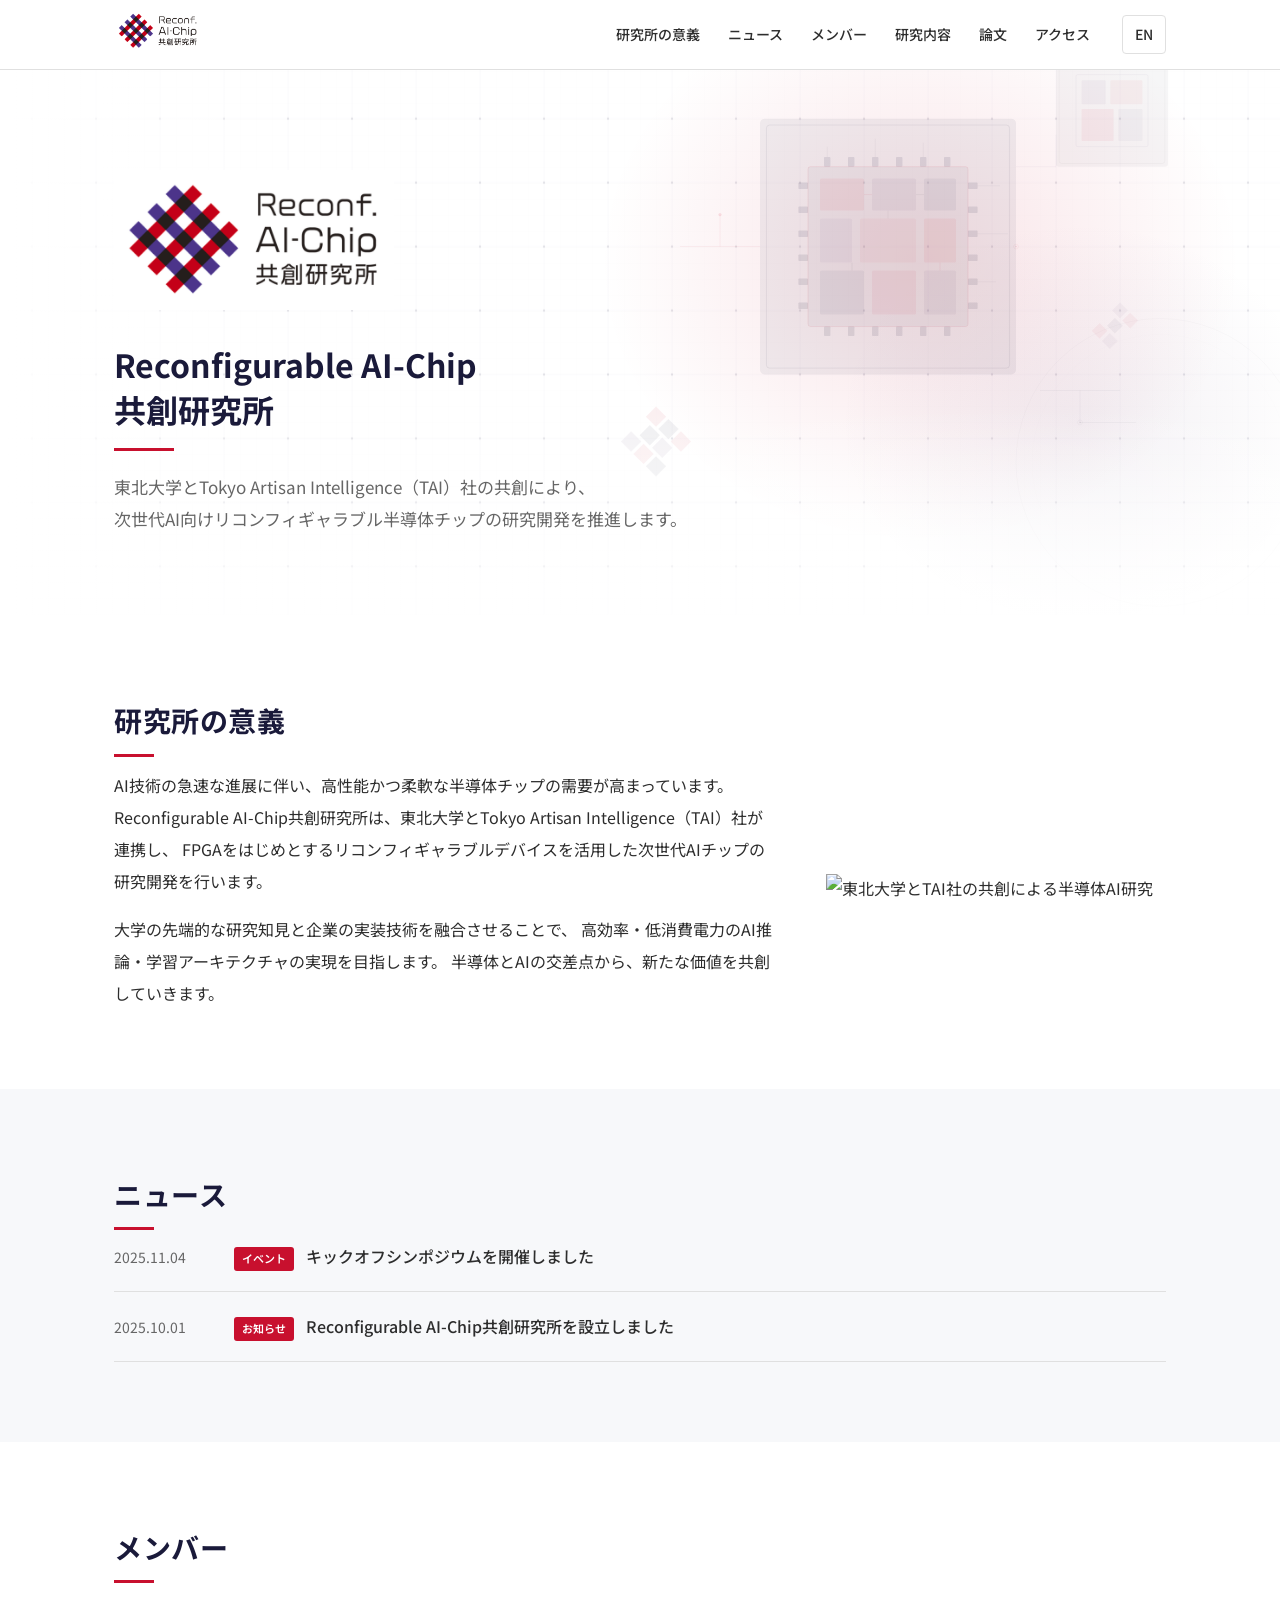
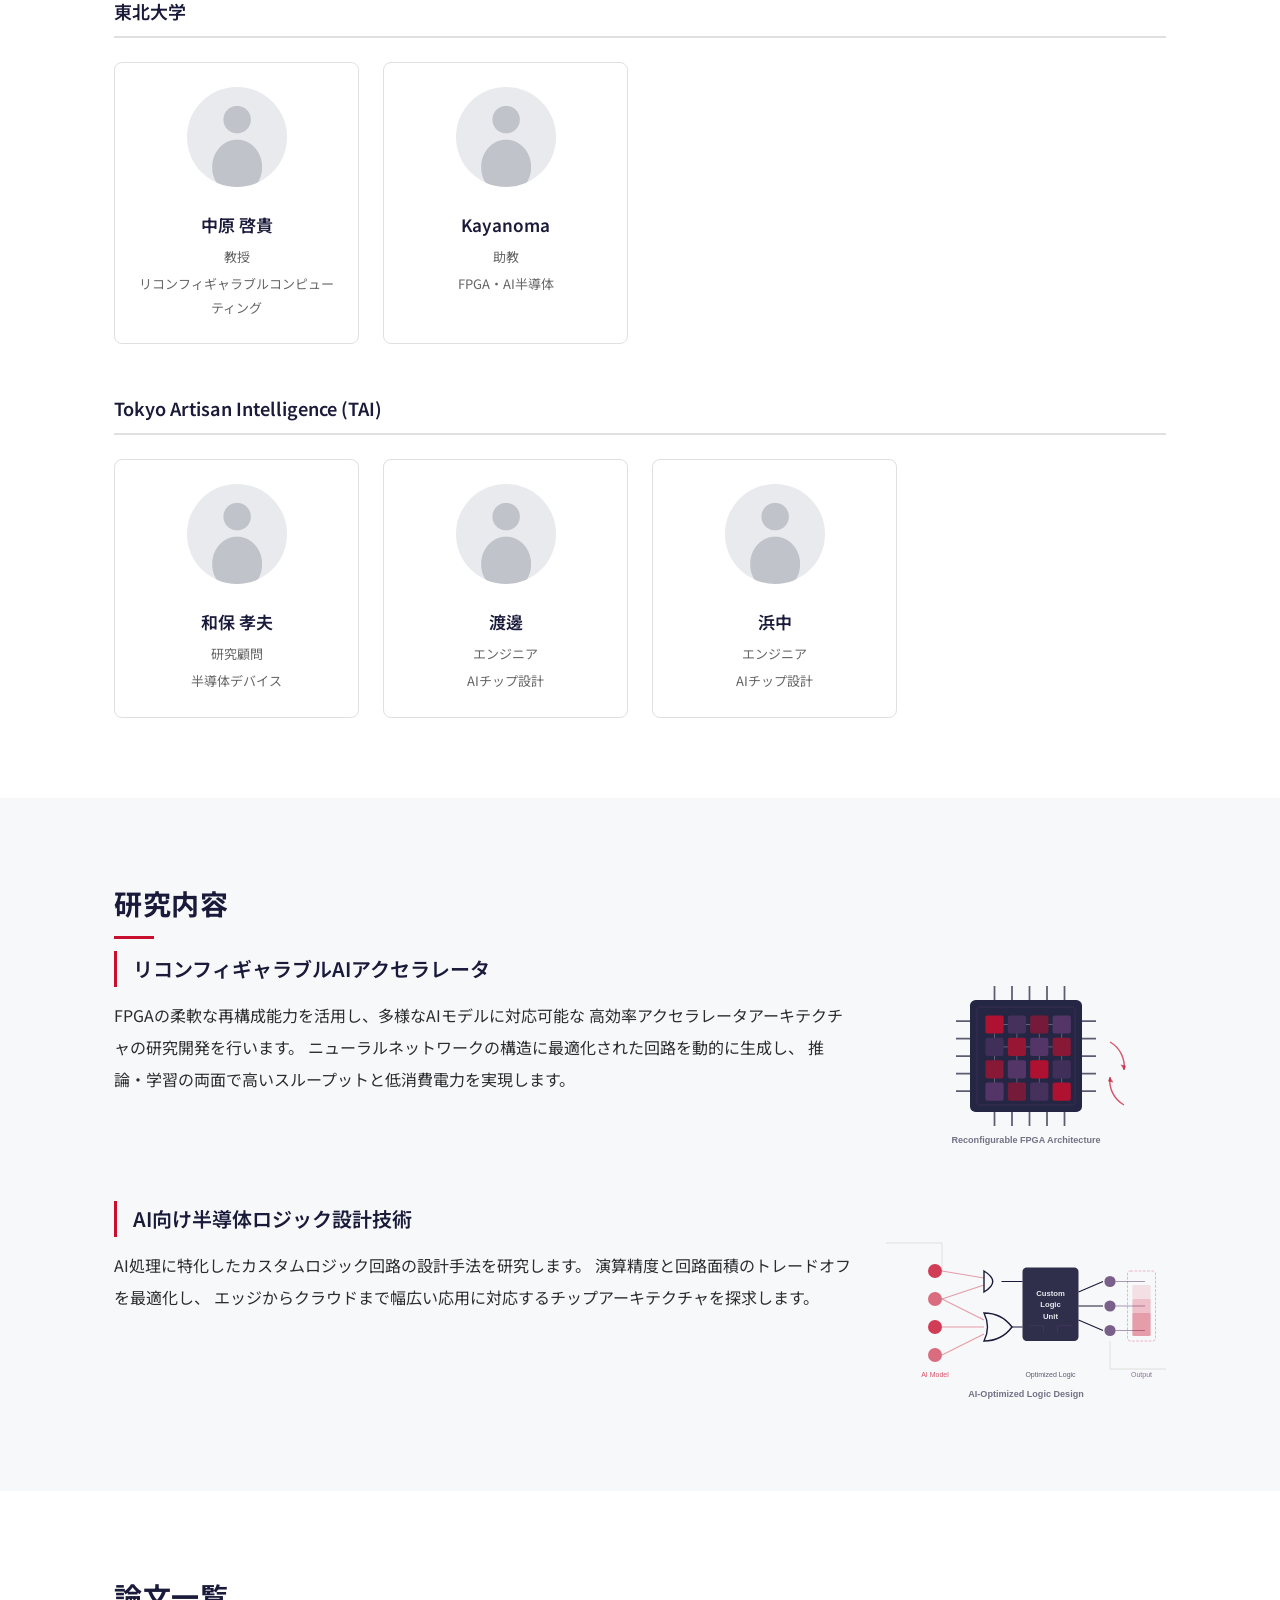
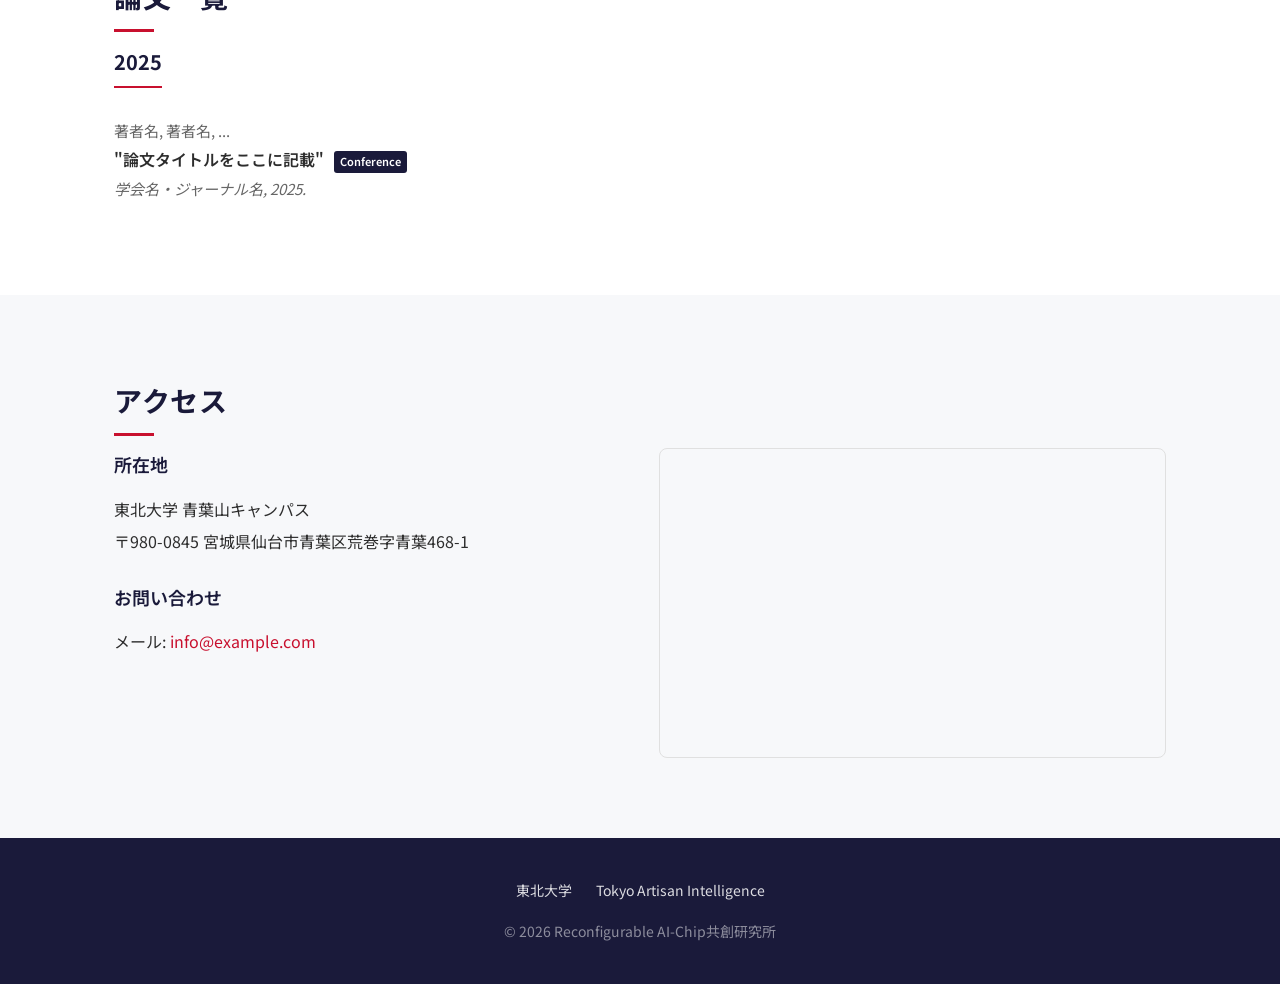
==== index.html @ 947ed3a4 "Update index.html" ====
<!DOCTYPE html>
<html lang="ja">
<head>
  <meta charset="UTF-8">
  <meta name="viewport" content="width=device-width, initial-scale=1.0">
  <title>Reconfigurable AI-Chip共創研究所</title>
  <meta name="description" content="東北大学とTAI社によるReconfigurable AI-Chip共創研究所。AI向け半導体ロジックチップ・FPGAの研究を推進しています。">
  <meta property="og:title" content="Reconfigurable AI-Chip共創研究所">
  <meta property="og:description" content="東北大学とTAI社によるAI向け半導体ロジックチップ・FPGAの共創研究所">
  <meta property="og:type" content="website">
  <link rel="preconnect" href="https://fonts.googleapis.com">
  <link rel="preconnect" href="https://fonts.gstatic.com" crossorigin>
  <link href="https://fonts.googleapis.com/css2?family=Noto+Sans+JP:wght@400;500;600;700&family=Roboto:wght@400;500;700&display=swap" rel="stylesheet">
  <link rel="stylesheet" href="css/style.css">
</head>
<body>

  <!-- ========== Header ========== -->
  <header class="header">
    <div class="container">
      <a href="#" class="header-logo">
        <img src="images/logo.png" alt="Reconfigurable AI-Chip共創研究所">
      </a>
      <button class="hamburger" aria-label="メニューを開く">
        <span></span>
        <span></span>
        <span></span>
      </button>
      <nav class="nav">
        <a href="#about">研究所の意義</a>
        <a href="#news">ニュース</a>
        <a href="#members">メンバー</a>
        <a href="#research">研究内容</a>
        <a href="#publications">論文</a>
        <a href="#access">アクセス</a>
        <a href="index_en.html" class="lang-switch">EN</a>
      </nav>
    </div>
  </header>

  <!-- ========== Hero ========== -->
  <section id="hero" class="hero">
    <div class="container">
      <img src="images/logo.png" alt="Reconfigurable AI-Chip共創研究所" class="hero-logo">
      <h1>Reconfigurable AI-Chip<br>共創研究所</h1>
      <div class="hero-accent-line"></div>
      <p>東北大学とTokyo Artisan Intelligence（TAI）社の共創により、<br>
        次世代AI向けリコンフィギャラブル半導体チップの研究開発を推進します。</p>
    </div>
  </section>

  <!-- ========== About ========== -->
  <section id="about" class="section-padding">
    <div class="container">
      <h2 class="section-title">研究所の意義</h2>
      <div class="about-layout">
        <div class="about-content">
          <p>
            AI技術の急速な進展に伴い、高性能かつ柔軟な半導体チップの需要が高まっています。
            Reconfigurable AI-Chip共創研究所は、東北大学とTokyo Artisan Intelligence（TAI）社が連携し、
            FPGAをはじめとするリコンフィギャラブルデバイスを活用した次世代AIチップの研究開発を行います。
          </p>
          <p>
            大学の先端的な研究知見と企業の実装技術を融合させることで、
            高効率・低消費電力のAI推論・学習アーキテクチャの実現を目指します。
            半導体とAIの交差点から、新たな価値を共創していきます。
          </p>
        </div>
        <div class="about-illustration">
          <img src="images/research.png" alt="東北大学とTAI社の共創による半導体AI研究">
        </div>
      </div>
    </div>
  </section>

  <!-- ========== News ========== -->
  <section id="news" class="section-padding bg-alt">
    <div class="container">
      <h2 class="section-title">ニュース</h2>
      <ul class="news-list">
        <li class="news-item">
          <span class="news-date">2025.11.04</span>
          <span class="news-title">
            <span class="news-tag">イベント</span>
            キックオフシンポジウムを開催しました
          </span>
        </li>
        <li class="news-item">
          <span class="news-date">2025.10.01</span>
          <span class="news-title">
            <span class="news-tag">お知らせ</span>
            Reconfigurable AI-Chip共創研究所を設立しました
          </span>
        </li>
        <!-- ニュースを追加する場合はここに <li class="news-item"> を追加してください -->
        <!-- 6件目以降は class="news-item hidden" にすると「もっと見る」で展開されます -->
      </ul>
      <!-- <button class="btn-more" data-label-more="もっと見る" data-label-less="閉じる">もっと見る</button> -->
    </div>
  </section>

  <!-- ========== Members ========== -->
  <section id="members" class="section-padding">
    <div class="container">
      <h2 class="section-title">メンバー</h2>

      <!-- 東北大学 -->
      <div class="members-group">
        <h3 class="members-group-title">東北大学</h3>
        <div class="members-grid">
          <div class="member-card">
            <img src="images/members/dummy.png" alt="中原 啓貴" class="member-photo">
            <div class="member-name">中原 啓貴</div>
            <div class="member-role">教授</div>
            <div class="member-field">リコンフィギャラブルコンピューティング</div>
          </div>
          <div class="member-card">
            <img src="images/members/dummy.png" alt="Kayanoma" class="member-photo">
            <div class="member-name">Kayanoma</div>
            <div class="member-role">助教</div>
            <div class="member-field">FPGA・AI半導体</div>
          </div>
        </div>
      </div>

      <!-- TAI社 -->
      <div class="members-group">
        <h3 class="members-group-title">Tokyo Artisan Intelligence (TAI)</h3>
        <div class="members-grid">
          <div class="member-card">
            <img src="images/members/dummy.png" alt="和保 孝夫" class="member-photo">
            <div class="member-name">和保 孝夫</div>
            <div class="member-role">研究顧問</div>
            <div class="member-field">半導体デバイス</div>
          </div>
          <div class="member-card">
            <img src="images/members/dummy.png" alt="渡邊" class="member-photo">
            <div class="member-name">渡邊</div>
            <div class="member-role">エンジニア</div>
            <div class="member-field">AIチップ設計</div>
          </div>
          <div class="member-card">
            <img src="images/members/dummy.png" alt="浜中" class="member-photo">
            <div class="member-name">浜中</div>
            <div class="member-role">エンジニア</div>
            <div class="member-field">AIチップ設計</div>
          </div>
        </div>
      </div>
    </div>
  </section>

  <!-- ========== Research ========== -->
  <section id="research" class="section-padding bg-alt">
    <div class="container">
      <h2 class="section-title">研究内容</h2>
      <div class="research-list">
        <div class="research-item">
          <div class="research-item-text">
            <h3>リコンフィギャラブルAIアクセラレータ</h3>
            <p>
              FPGAの柔軟な再構成能力を活用し、多様なAIモデルに対応可能な
              高効率アクセラレータアーキテクチャの研究開発を行います。
              ニューラルネットワークの構造に最適化された回路を動的に生成し、
              推論・学習の両面で高いスループットと低消費電力を実現します。
            </p>
          </div>
          <div class="research-item-image"><img src="images/research/accelerator.svg" alt="リコンフィギャラブルFPGAアーキテクチャの概念図"></div>
        </div>
        <div class="research-item">
          <div class="research-item-text">
            <h3>AI向け半導体ロジック設計技術</h3>
            <p>
              AI処理に特化したカスタムロジック回路の設計手法を研究します。
              演算精度と回路面積のトレードオフを最適化し、
              エッジからクラウドまで幅広い応用に対応するチップアーキテクチャを探求します。
            </p>
          </div>
          <div class="research-item-image"><img src="images/research/logic-design.svg" alt="AI最適化ロジック設計の概念図"></div>
        </div>
        <!-- 研究テーマを追加する場合はここに <div class="research-item"> を追加してください -->
      </div>
    </div>
  </section>

  <!-- ========== Publications ========== -->
  <section id="publications" class="section-padding">
    <div class="container">
      <h2 class="section-title">論文一覧</h2>

      <div class="pub-year-group">
        <div class="pub-year">2025</div>
        <ul class="pub-list">
          <li class="pub-item">
            <span class="pub-authors">著者名, 著者名, ...</span><br>
            <span class="pub-title">"論文タイトルをここに記載"</span>
            <span class="pub-tag">Conference</span><br>
            <span class="pub-venue">学会名・ジャーナル名, 2025.</span>
            <!-- <a href="https://doi.org/..." class="pub-link">[DOI]</a> -->
          </li>
          <!-- 論文を追加する場合はここに <li class="pub-item"> を追加してください -->
        </ul>
      </div>

      <!-- 年度を追加する場合は <div class="pub-year-group"> ブロックをコピーしてください -->
    </div>
  </section>

  <!-- ========== Access ========== -->
  <section id="access" class="section-padding bg-alt">
    <div class="container">
      <h2 class="section-title">アクセス</h2>
      <div class="access-content">
        <div class="access-info">
          <h3>所在地</h3>
          <p>
            東北大学 青葉山キャンパス<br>
            〒980-0845 宮城県仙台市青葉区荒巻字青葉468-1
          </p>
          <h3>お問い合わせ</h3>
          <p>
            メール: <a href="mailto:info@example.com">info@example.com</a>
          </p>
        </div>
        <div class="access-map">
          <iframe
            src="https://www.google.com/maps/embed?pb=!1m18!1m12!1m3!1d3131.8484668267704!2d140.8362!3d38.2553!2m3!1f0!2f0!3f0!3m2!1i1024!2i768!4f13.1!3m3!1m2!1s0x5f8a283c4d8e1a1d%3A0x2d4e5f6a7b8c9d0e!2z5p2x5YyX5aSn5a2m6Z2S6JGJ5bGx44Kt44Oj44Oz44OR44K5!5e0!3m2!1sja!2sjp!4v1700000000000"
            allowfullscreen=""
            loading="lazy"
            referrerpolicy="no-referrer-when-downgrade">
          </iframe>
        </div>
      </div>
    </div>
  </section>

  <!-- ========== Footer ========== -->
  <footer class="footer">
    <div class="container">
      <div class="footer-links">
        <a href="https://www.tohoku.ac.jp/" target="_blank" rel="noopener">東北大学</a>
        <a href="#" target="_blank" rel="noopener">Tokyo Artisan Intelligence</a>
      </div>
      <p class="footer-copy">&copy; 2026 Reconfigurable AI-Chip共創研究所</p>
    </div>
  </footer>

  <script src="js/main.js"></script>
</body>
</html>
---- css/style.css ----
/* ============================================
   Reconfigurable AI-Chip共創研究所 - Stylesheet
   ============================================ */

/* --- CSS Variables --- */
:root {
  --color-primary: #c8102e;
  --color-secondary: #1a1a3a;
  --color-tertiary: #5c3a6e;
  --color-bg: #ffffff;
  --color-bg-alt: #f7f8fa;
  --color-text: #2d2d2d;
  --color-text-muted: #666666;
  --color-border: #e0e0e0;
  --font-body: "Noto Sans JP", "Roboto", sans-serif;
  --max-width: 1100px;
  --header-height: 70px;
}

/* --- Reset & Base --- */
*,
*::before,
*::after {
  margin: 0;
  padding: 0;
  box-sizing: border-box;
}

html {
  scroll-behavior: smooth;
  scroll-padding-top: var(--header-height);
}

body {
  font-family: var(--font-body);
  color: var(--color-text);
  background: var(--color-bg);
  line-height: 1.8;
  font-size: 16px;
  -webkit-font-smoothing: antialiased;
}

a {
  color: var(--color-primary);
  text-decoration: none;
  transition: opacity 0.2s;
}

a:hover {
  opacity: 0.7;
}

img {
  max-width: 100%;
  height: auto;
}

/* --- Utility --- */
.container {
  max-width: var(--max-width);
  margin: 0 auto;
  padding: 0 24px;
}

.section-title {
  font-size: 1.75rem;
  font-weight: 700;
  color: var(--color-secondary);
  margin-bottom: 12px;
  letter-spacing: 0.02em;
}

.section-title::after {
  content: "";
  display: block;
  width: 40px;
  height: 3px;
  background: var(--color-primary);
  margin-top: 8px;
}

.section-padding {
  padding: 80px 0;
}

.bg-alt {
  background: var(--color-bg-alt);
}

/* ============================================
   Header / Navigation
   ============================================ */
.header {
  position: sticky;
  top: 0;
  z-index: 1000;
  background: var(--color-bg);
  border-bottom: 1px solid var(--color-border);
  height: var(--header-height);
}

.header .container {
  display: flex;
  align-items: center;
  justify-content: space-between;
  height: 100%;
}

.header-logo img {
  height: 44px;
  width: auto;
}

.nav {
  display: flex;
  align-items: center;
  gap: 4px;
}

.nav a {
  color: var(--color-text);
  font-size: 0.875rem;
  font-weight: 500;
  padding: 6px 12px;
  border-radius: 4px;
  transition: background 0.2s, color 0.2s;
  white-space: nowrap;
}

.nav a:hover,
.nav a.active {
  background: var(--color-bg-alt);
  color: var(--color-primary);
  opacity: 1;
}

.lang-switch {
  display: inline-flex;
  align-items: center;
  gap: 4px;
  margin-left: 16px;
  padding: 4px 12px;
  border: 1px solid var(--color-border);
  border-radius: 4px;
  font-size: 0.8125rem;
  font-weight: 600;
  color: var(--color-secondary);
  transition: border-color 0.2s;
}

.lang-switch:hover {
  border-color: var(--color-primary);
  color: var(--color-primary);
  opacity: 1;
}

/* Hamburger */
.hamburger {
  display: none;
  flex-direction: column;
  gap: 5px;
  background: none;
  border: none;
  cursor: pointer;
  padding: 8px;
}

.hamburger span {
  display: block;
  width: 22px;
  height: 2px;
  background: var(--color-secondary);
  border-radius: 1px;
  transition: transform 0.3s, opacity 0.3s;
}

.hamburger.open span:nth-child(1) {
  transform: translateY(7px) rotate(45deg);
}

.hamburger.open span:nth-child(2) {
  opacity: 0;
}

.hamburger.open span:nth-child(3) {
  transform: translateY(-7px) rotate(-45deg);
}

/* ============================================
   Hero Section
   ============================================ */
.hero {
  position: relative;
  padding: 100px 0 80px;
  background: var(--color-bg);
  background-image: url("../images/hero-bg.svg");
  background-size: cover;
  background-position: center;
  background-repeat: no-repeat;
  overflow: hidden;
}

.hero .container {
  position: relative;
  z-index: 1;
}

.hero-logo {
  width: 280px;
  margin-bottom: 24px;
}

.hero h1 {
  font-size: 2rem;
  font-weight: 700;
  color: var(--color-secondary);
  line-height: 1.4;
  margin-bottom: 16px;
}

.hero-accent-line {
  width: 60px;
  height: 3px;
  background: var(--color-primary);
  margin-bottom: 20px;
}

.hero p {
  font-size: 1.0625rem;
  color: var(--color-text-muted);
  max-width: 640px;
  line-height: 1.9;
}

/* ============================================
   About Section
   ============================================ */
.about-layout {
  display: flex;
  gap: 48px;
  align-items: center;
}

.about-content {
  flex: 1;
  line-height: 2;
}

.about-content p + p {
  margin-top: 16px;
}

.about-illustration {
  width: 340px;
  flex-shrink: 0;
}

.about-illustration img {
  width: 100%;
  display: block;
}

/* ============================================
   News Section
   ============================================ */
.news-list {
  list-style: none;
}

.news-item {
  padding: 20px 0;
  border-bottom: 1px solid var(--color-border);
  display: flex;
  gap: 20px;
  align-items: baseline;
}

.news-item:first-child {
  padding-top: 0;
}

.news-date {
  font-size: 0.875rem;
  color: var(--color-text-muted);
  white-space: nowrap;
  min-width: 100px;
}

.news-tag {
  display: inline-block;
  font-size: 0.6875rem;
  font-weight: 600;
  padding: 2px 8px;
  border-radius: 3px;
  background: var(--color-primary);
  color: #fff;
  margin-right: 8px;
  vertical-align: middle;
}

.news-title {
  font-weight: 500;
}

.news-item.hidden {
  display: none;
}

.btn-more {
  display: inline-block;
  margin-top: 24px;
  padding: 8px 24px;
  border: 1px solid var(--color-border);
  border-radius: 4px;
  font-size: 0.875rem;
  color: var(--color-text);
  cursor: pointer;
  background: none;
  font-family: var(--font-body);
  transition: border-color 0.2s, color 0.2s;
}

.btn-more:hover {
  border-color: var(--color-primary);
  color: var(--color-primary);
}

/* ============================================
   Members Section
   ============================================ */
.members-group + .members-group {
  margin-top: 48px;
}

.members-group-title {
  font-size: 1.125rem;
  font-weight: 600;
  color: var(--color-secondary);
  margin-bottom: 24px;
  padding-bottom: 8px;
  border-bottom: 2px solid var(--color-border);
}

.members-grid {
  display: grid;
  grid-template-columns: repeat(auto-fill, minmax(220px, 1fr));
  gap: 24px;
}

.member-card {
  background: var(--color-bg);
  border: 1px solid var(--color-border);
  border-radius: 8px;
  padding: 24px;
  text-align: center;
  transition: box-shadow 0.2s;
}

.member-card:hover {
  box-shadow: 0 4px 16px rgba(0, 0, 0, 0.06);
}

.member-photo {
  width: 100px;
  height: 100px;
  border-radius: 50%;
  object-fit: cover;
  margin-bottom: 16px;
  background: var(--color-bg-alt);
}

/* Placeholder when no photo */
.member-photo-placeholder {
  width: 100px;
  height: 100px;
  border-radius: 50%;
  background: var(--color-bg-alt);
  margin: 0 auto 16px;
  display: flex;
  align-items: center;
  justify-content: center;
  color: var(--color-text-muted);
  font-size: 2rem;
}

.member-name {
  font-size: 1.0625rem;
  font-weight: 600;
  color: var(--color-secondary);
  margin-bottom: 4px;
}

.member-role {
  font-size: 0.8125rem;
  color: var(--color-text-muted);
}

.member-field {
  font-size: 0.8125rem;
  color: var(--color-text-muted);
  margin-top: 4px;
}

/* ============================================
   Research Section
   ============================================ */
.research-list {
  display: flex;
  flex-direction: column;
  gap: 40px;
}

.research-item {
  display: flex;
  gap: 32px;
  align-items: flex-start;
}

.research-item-text {
  flex: 1;
}

.research-item-text h3 {
  font-size: 1.25rem;
  font-weight: 600;
  color: var(--color-secondary);
  margin-bottom: 12px;
  padding-left: 16px;
  border-left: 3px solid var(--color-primary);
}

.research-item-text p {
  line-height: 2;
}

.research-item-image {
  width: 280px;
  flex-shrink: 0;
  border-radius: 8px;
  overflow: hidden;
}

.research-item-image img {
  width: 100%;
  display: block;
}

/* ============================================
   Publications Section
   ============================================ */
.pub-year-group + .pub-year-group {
  margin-top: 36px;
}

.pub-year {
  font-size: 1.25rem;
  font-weight: 700;
  color: var(--color-secondary);
  margin-bottom: 16px;
  padding-bottom: 6px;
  border-bottom: 2px solid var(--color-primary);
  display: inline-block;
}

.pub-list {
  list-style: none;
}

.pub-item {
  padding: 12px 0;
  border-bottom: 1px solid var(--color-border);
  line-height: 1.8;
}

.pub-item:last-child {
  border-bottom: none;
}

.pub-authors {
  font-size: 0.9375rem;
  color: var(--color-text-muted);
}

.pub-title {
  font-weight: 600;
  color: var(--color-text);
}

.pub-venue {
  font-size: 0.9375rem;
  font-style: italic;
  color: var(--color-text-muted);
}

.pub-tag {
  display: inline-block;
  font-size: 0.6875rem;
  font-weight: 600;
  padding: 1px 6px;
  border-radius: 3px;
  background: var(--color-secondary);
  color: #fff;
  margin-left: 6px;
  vertical-align: middle;
}

.pub-link {
  font-size: 0.875rem;
  margin-left: 8px;
}

/* ============================================
   Access Section
   ============================================ */
.access-content {
  display: flex;
  gap: 40px;
  align-items: flex-start;
}

.access-info {
  flex: 1;
}

.access-info h3 {
  font-size: 1.125rem;
  font-weight: 600;
  color: var(--color-secondary);
  margin-bottom: 12px;
}

.access-info p {
  line-height: 2;
}

.access-info p + h3 {
  margin-top: 24px;
}

.access-map {
  flex: 1;
  min-height: 300px;
  border-radius: 8px;
  overflow: hidden;
  border: 1px solid var(--color-border);
}

.access-map iframe {
  width: 100%;
  height: 300px;
  border: none;
}

/* ============================================
   Footer
   ============================================ */
.footer {
  background: var(--color-secondary);
  color: rgba(255, 255, 255, 0.7);
  padding: 40px 0;
  font-size: 0.875rem;
  text-align: center;
}

.footer a {
  color: rgba(255, 255, 255, 0.85);
}

.footer a:hover {
  color: #fff;
  opacity: 1;
}

.footer-links {
  margin-bottom: 16px;
  display: flex;
  justify-content: center;
  gap: 24px;
  flex-wrap: wrap;
}

.footer-copy {
  color: rgba(255, 255, 255, 0.5);
}

/* ============================================
   Responsive
   ============================================ */

/* Tablet */
@media (max-width: 1023px) {
  .hero-logo {
    width: 220px;
  }

  .hero h1 {
    font-size: 1.75rem;
  }

  .about-layout {
    flex-direction: column;
  }

  .about-illustration {
    width: 100%;
    max-width: 340px;
  }

  .research-item {
    flex-direction: column;
  }

  .research-item-image {
    width: 100%;
    max-width: 400px;
  }

  .access-content {
    flex-direction: column;
  }

  .access-map {
    width: 100%;
  }
}

/* Mobile */
@media (max-width: 767px) {
  :root {
    --header-height: 60px;
  }

  .hamburger {
    display: flex;
  }

  .nav {
    display: none;
    position: absolute;
    top: var(--header-height);
    left: 0;
    right: 0;
    background: var(--color-bg);
    flex-direction: column;
    padding: 16px 24px;
    border-bottom: 1px solid var(--color-border);
    box-shadow: 0 4px 12px rgba(0, 0, 0, 0.05);
  }

  .nav.open {
    display: flex;
  }

  .nav a {
    padding: 10px 0;
    font-size: 0.9375rem;
  }

  .lang-switch {
    margin-left: 0;
    margin-top: 8px;
    align-self: flex-start;
  }

  .hero {
    padding: 60px 0 50px;
  }

  .hero-logo {
    width: 200px;
  }

  .hero h1 {
    font-size: 1.5rem;
  }

  .section-padding {
    padding: 50px 0;
  }

  .section-title {
    font-size: 1.375rem;
  }

  .news-item {
    flex-direction: column;
    gap: 4px;
  }

  .members-grid {
    grid-template-columns: repeat(auto-fill, minmax(160px, 1fr));
    gap: 16px;
  }

  .member-card {
    padding: 16px;
  }

  .member-photo,
  .member-photo-placeholder {
    width: 80px;
    height: 80px;
  }
}
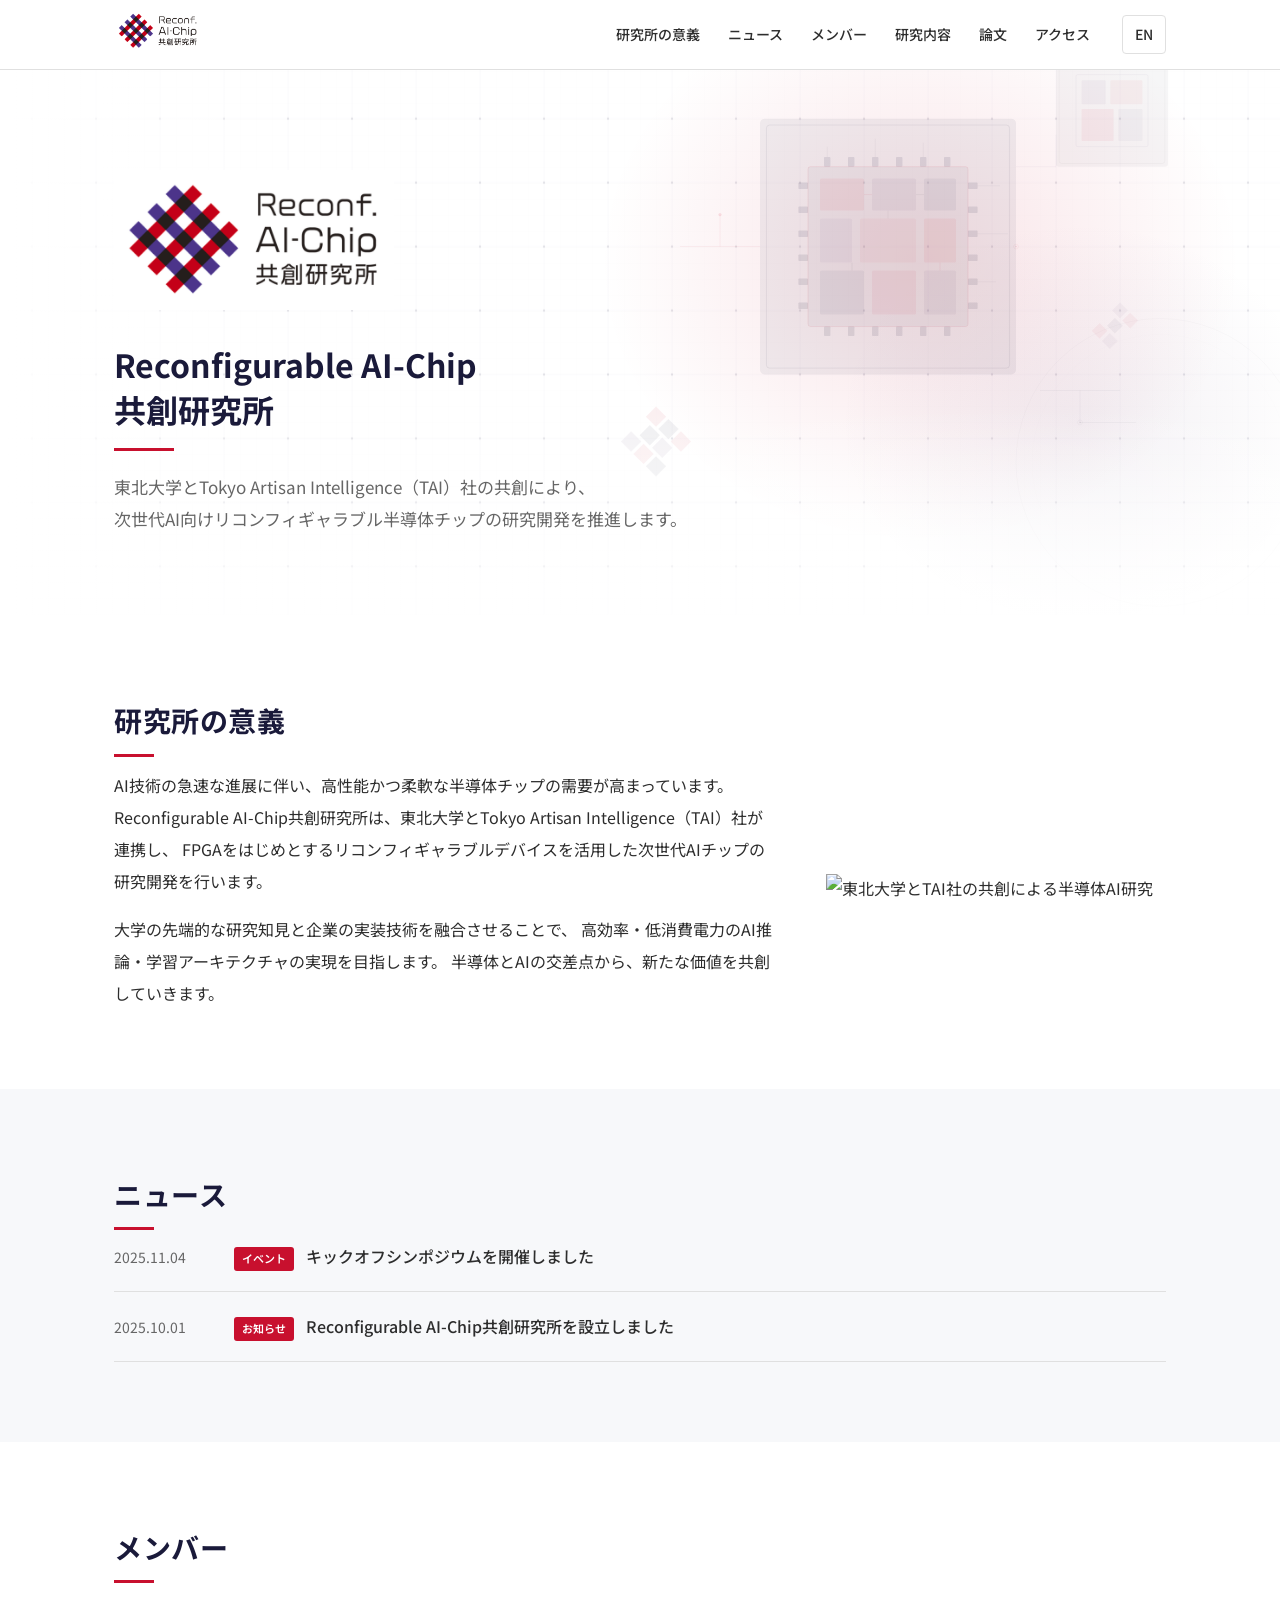
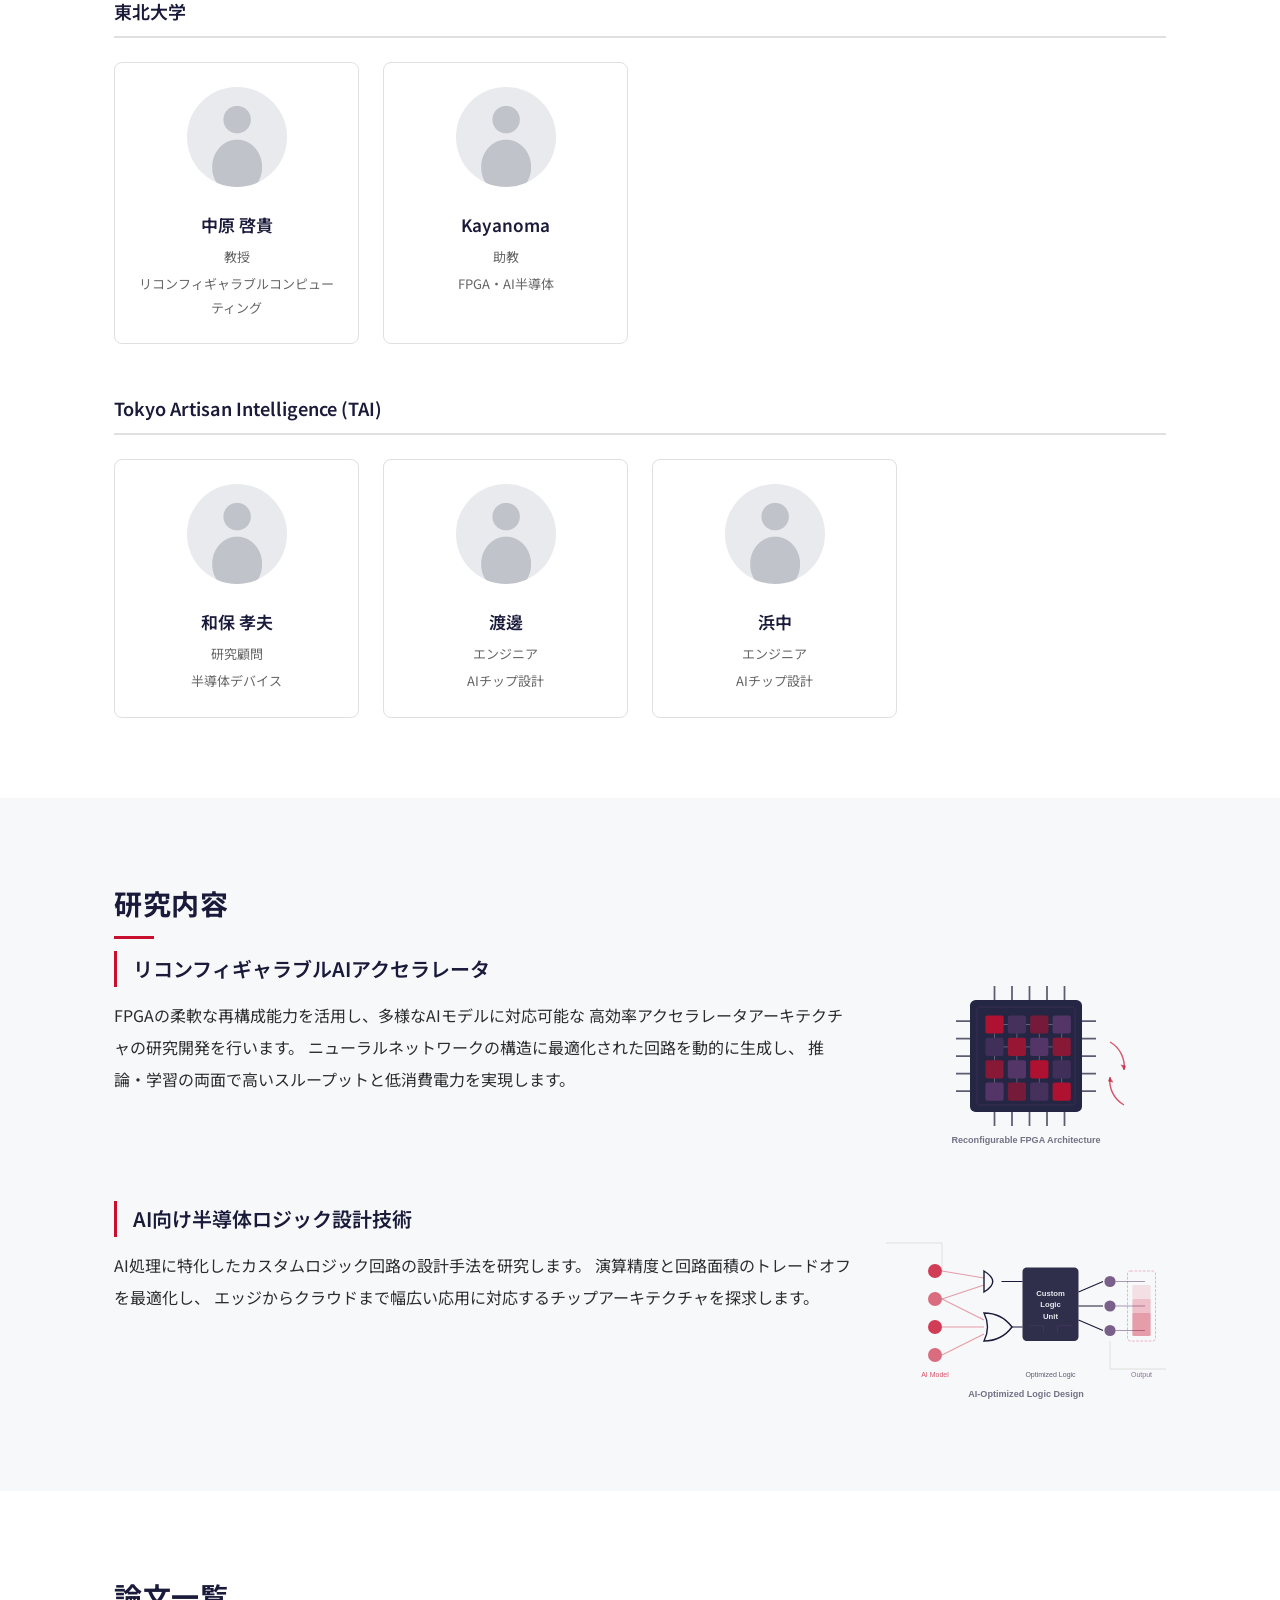
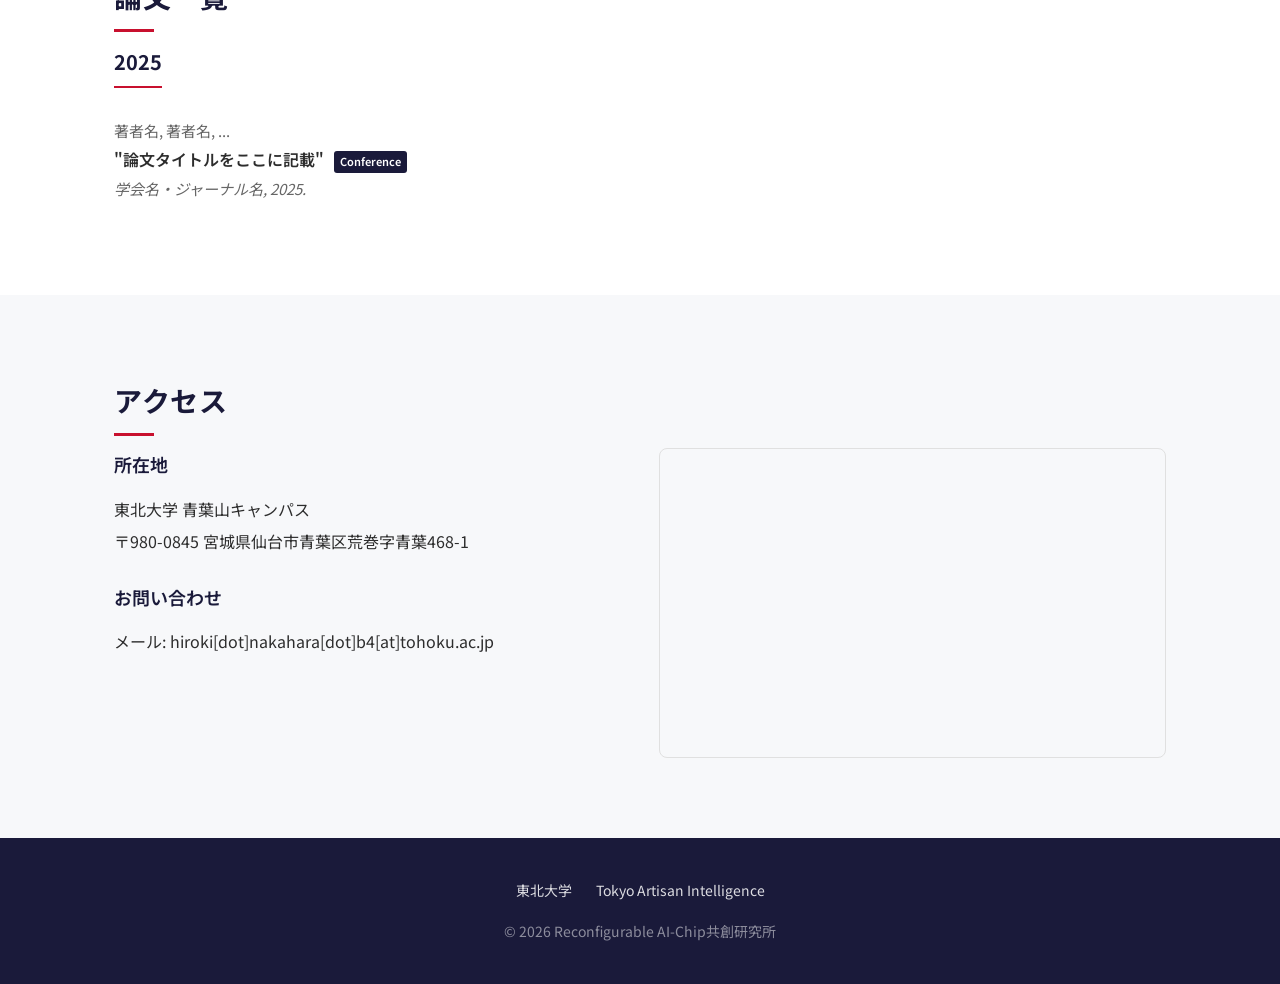
==== commit 82f93bc6: "Update index.html" ====
--- a/index.html
+++ b/index.html
@@ -219,7 +219,7 @@
           </p>
           <h3>お問い合わせ</h3>
           <p>
-            メール: <a href="mailto:info@example.com">info@example.com</a>
+            メール: hiroki[dot]nakahara[dot]b4[at]tohoku.ac.jp
           </p>
         </div>
         <div class="access-map">
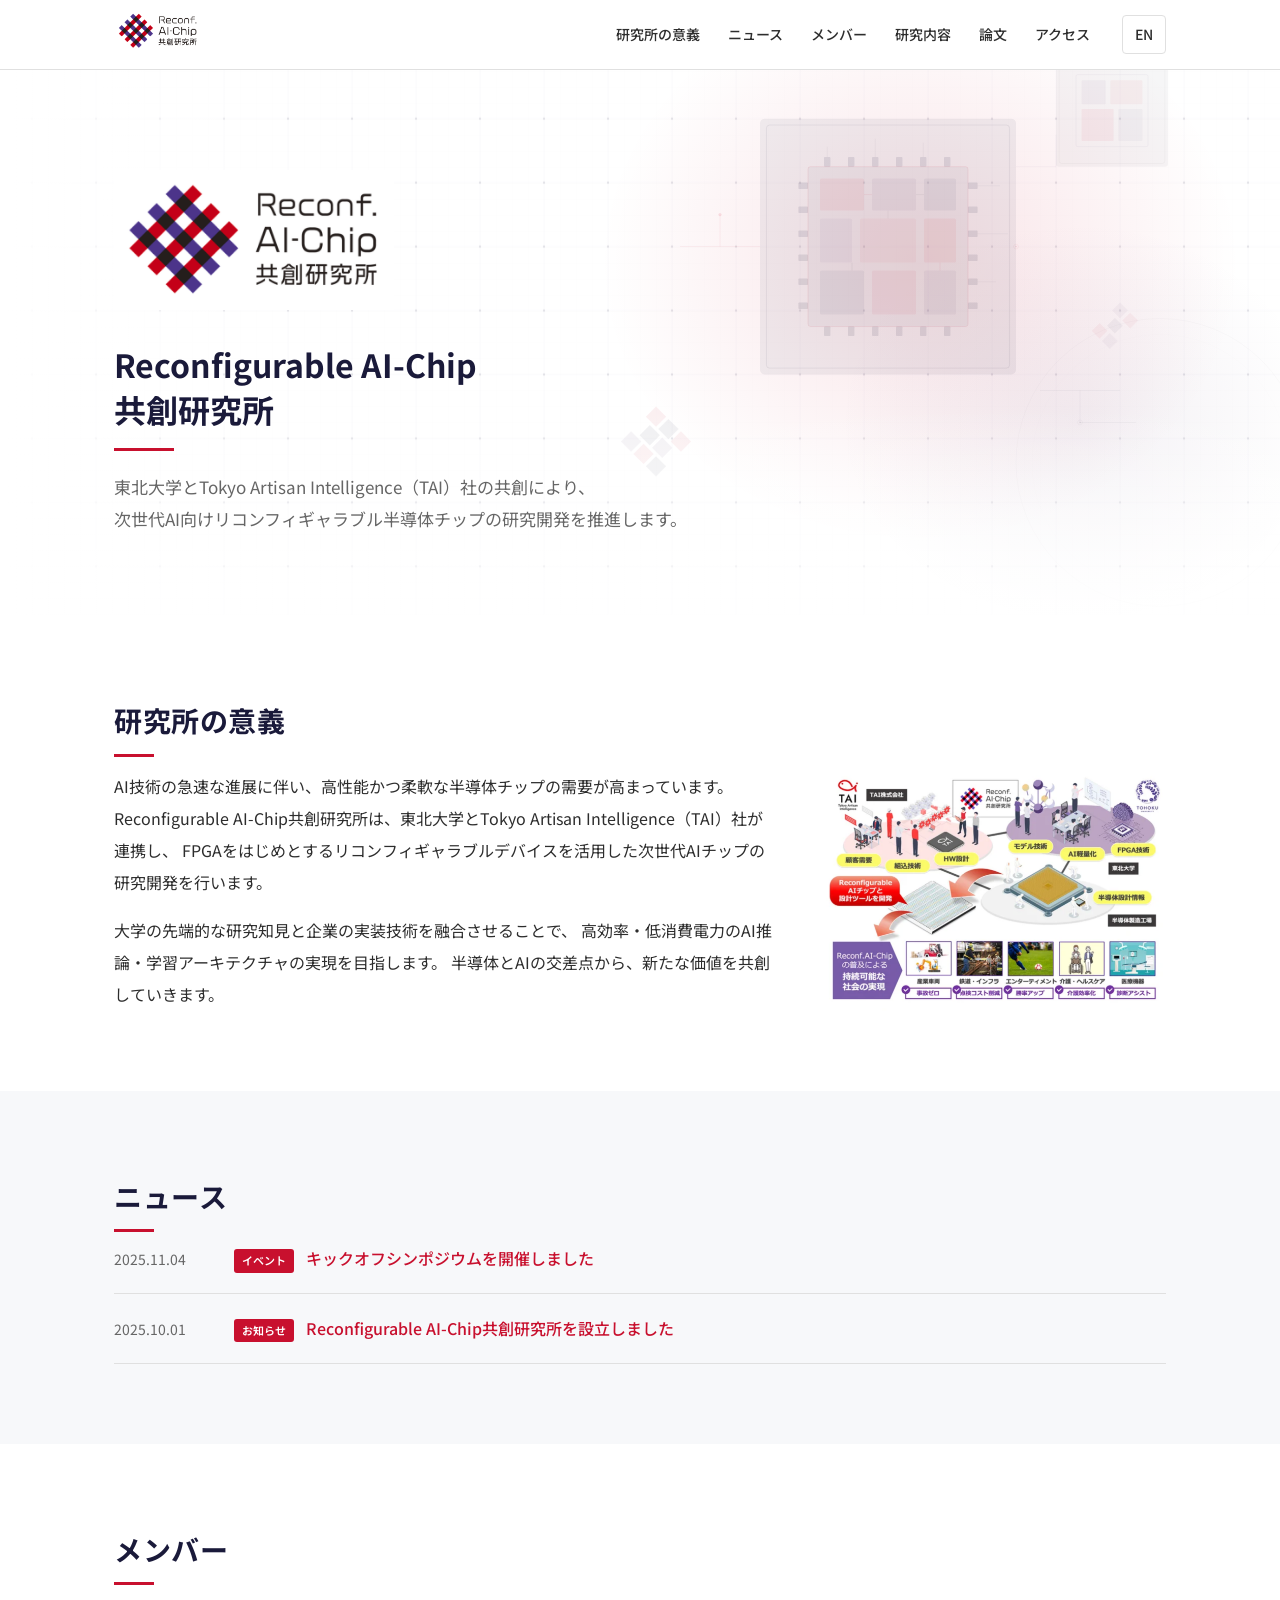
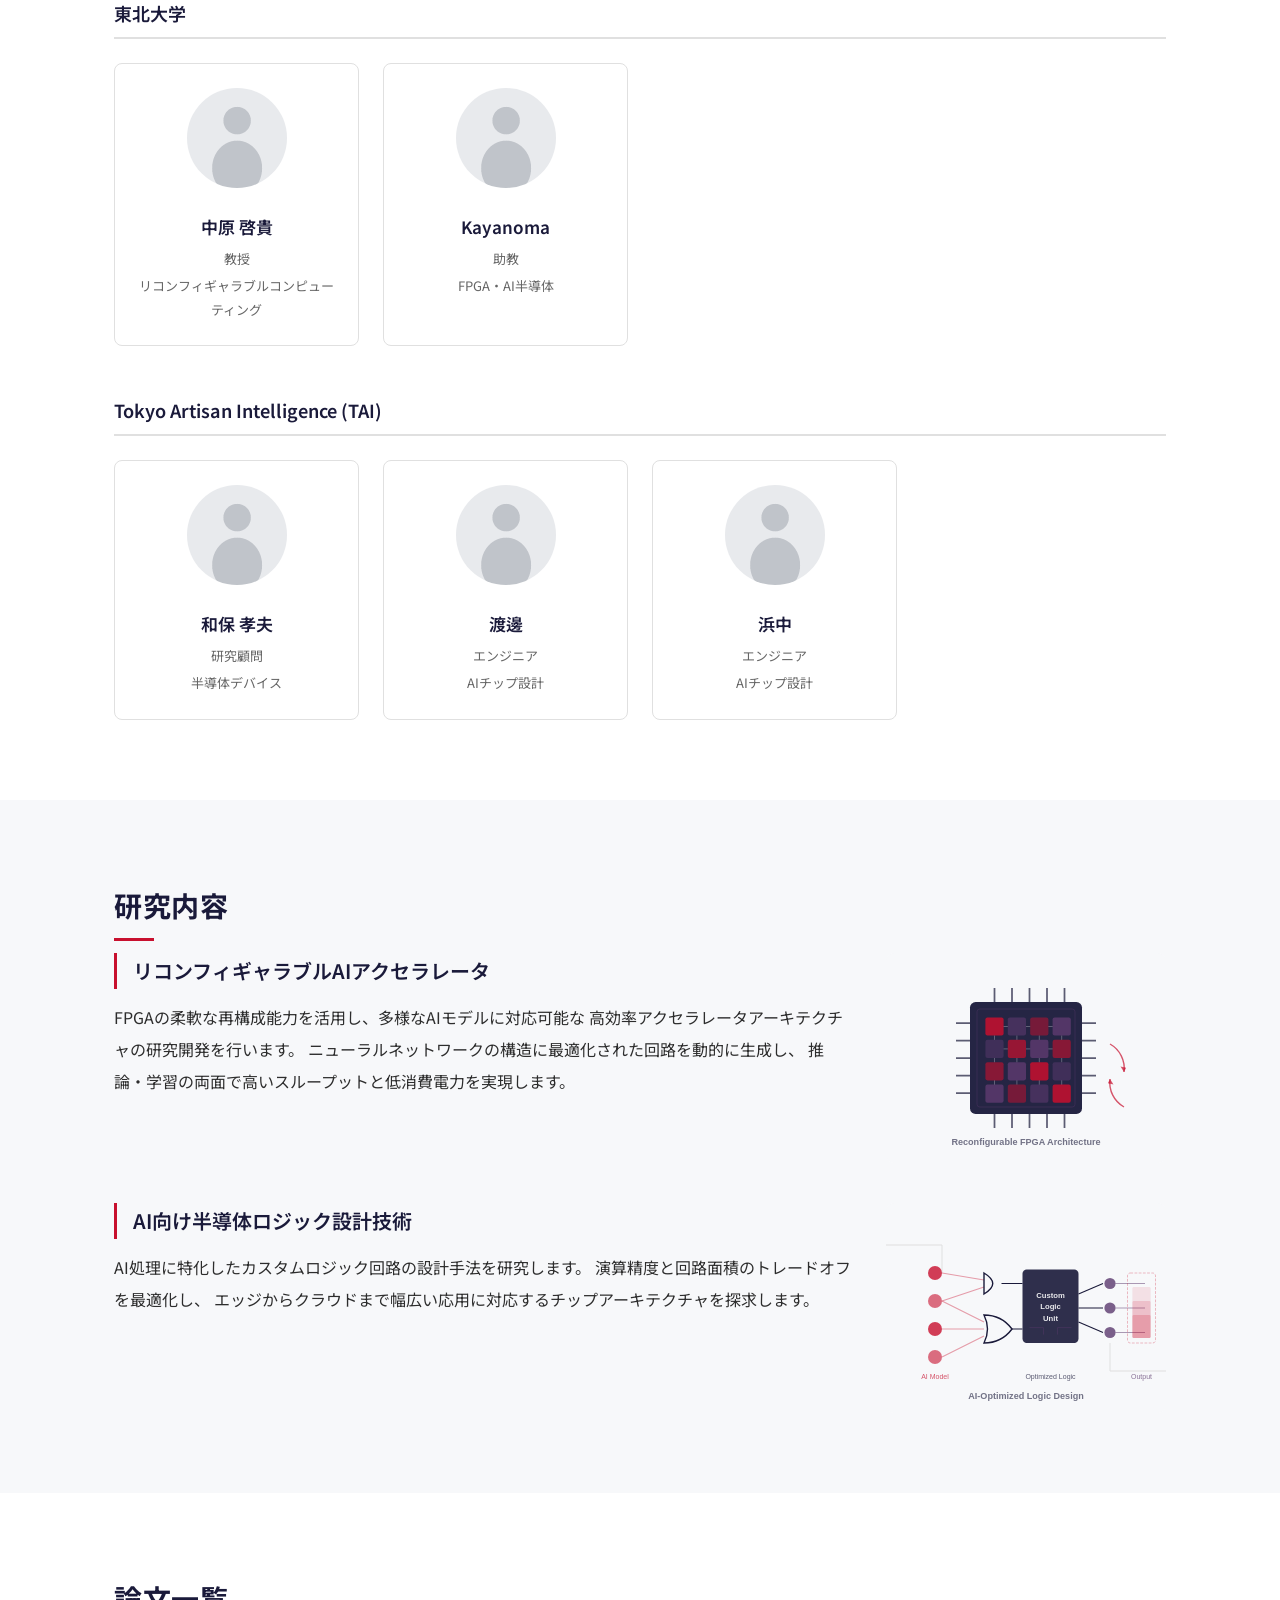
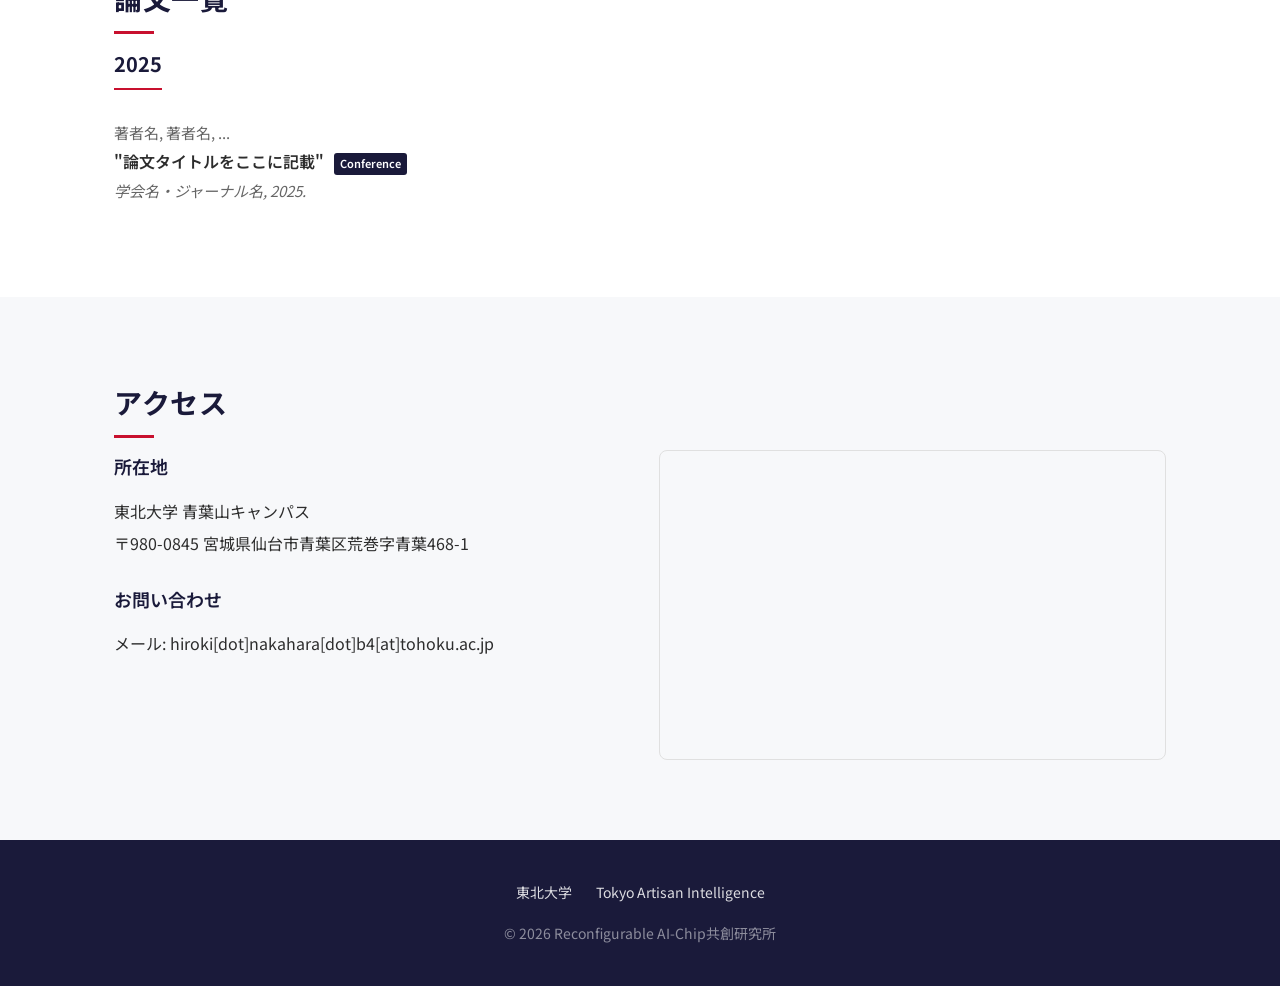
==== commit 6fcd0210: "Update index.html" ====
--- a/index.html
+++ b/index.html
@@ -82,14 +82,14 @@
           <span class="news-date">2025.11.04</span>
           <span class="news-title">
             <span class="news-tag">イベント</span>
-            キックオフシンポジウムを開催しました
+            <a href="https://prtimes.jp/main/html/rd/p/000000031.000072103.html">キックオフシンポジウムを開催しました</a>
           </span>
         </li>
         <li class="news-item">
           <span class="news-date">2025.10.01</span>
           <span class="news-title">
             <span class="news-tag">お知らせ</span>
-            Reconfigurable AI-Chip共創研究所を設立しました
+            <a href="https://prtimes.jp/main/html/rd/p/000000029.000072103.html">Reconfigurable AI-Chip共創研究所を設立しました</a>
           </span>
         </li>
         <!-- ニュースを追加する場合はここに <li class="news-item"> を追加してください -->
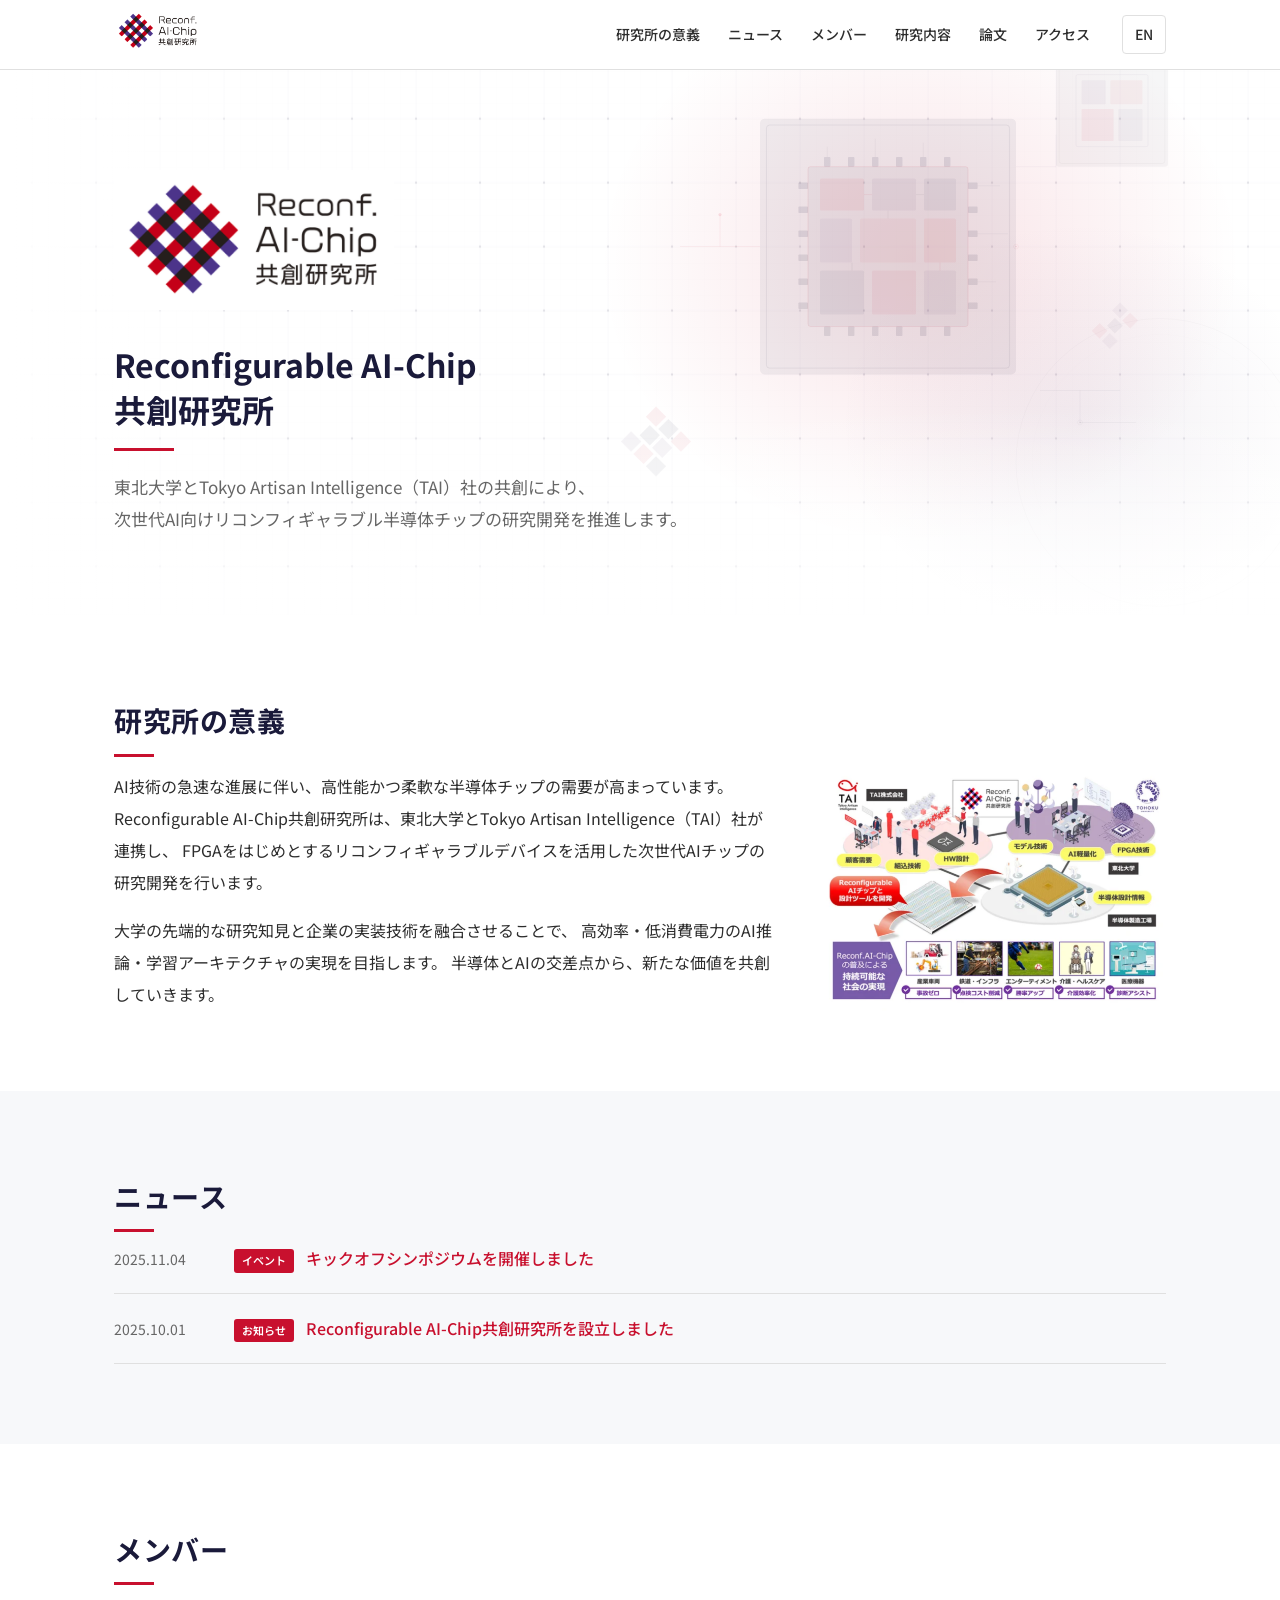
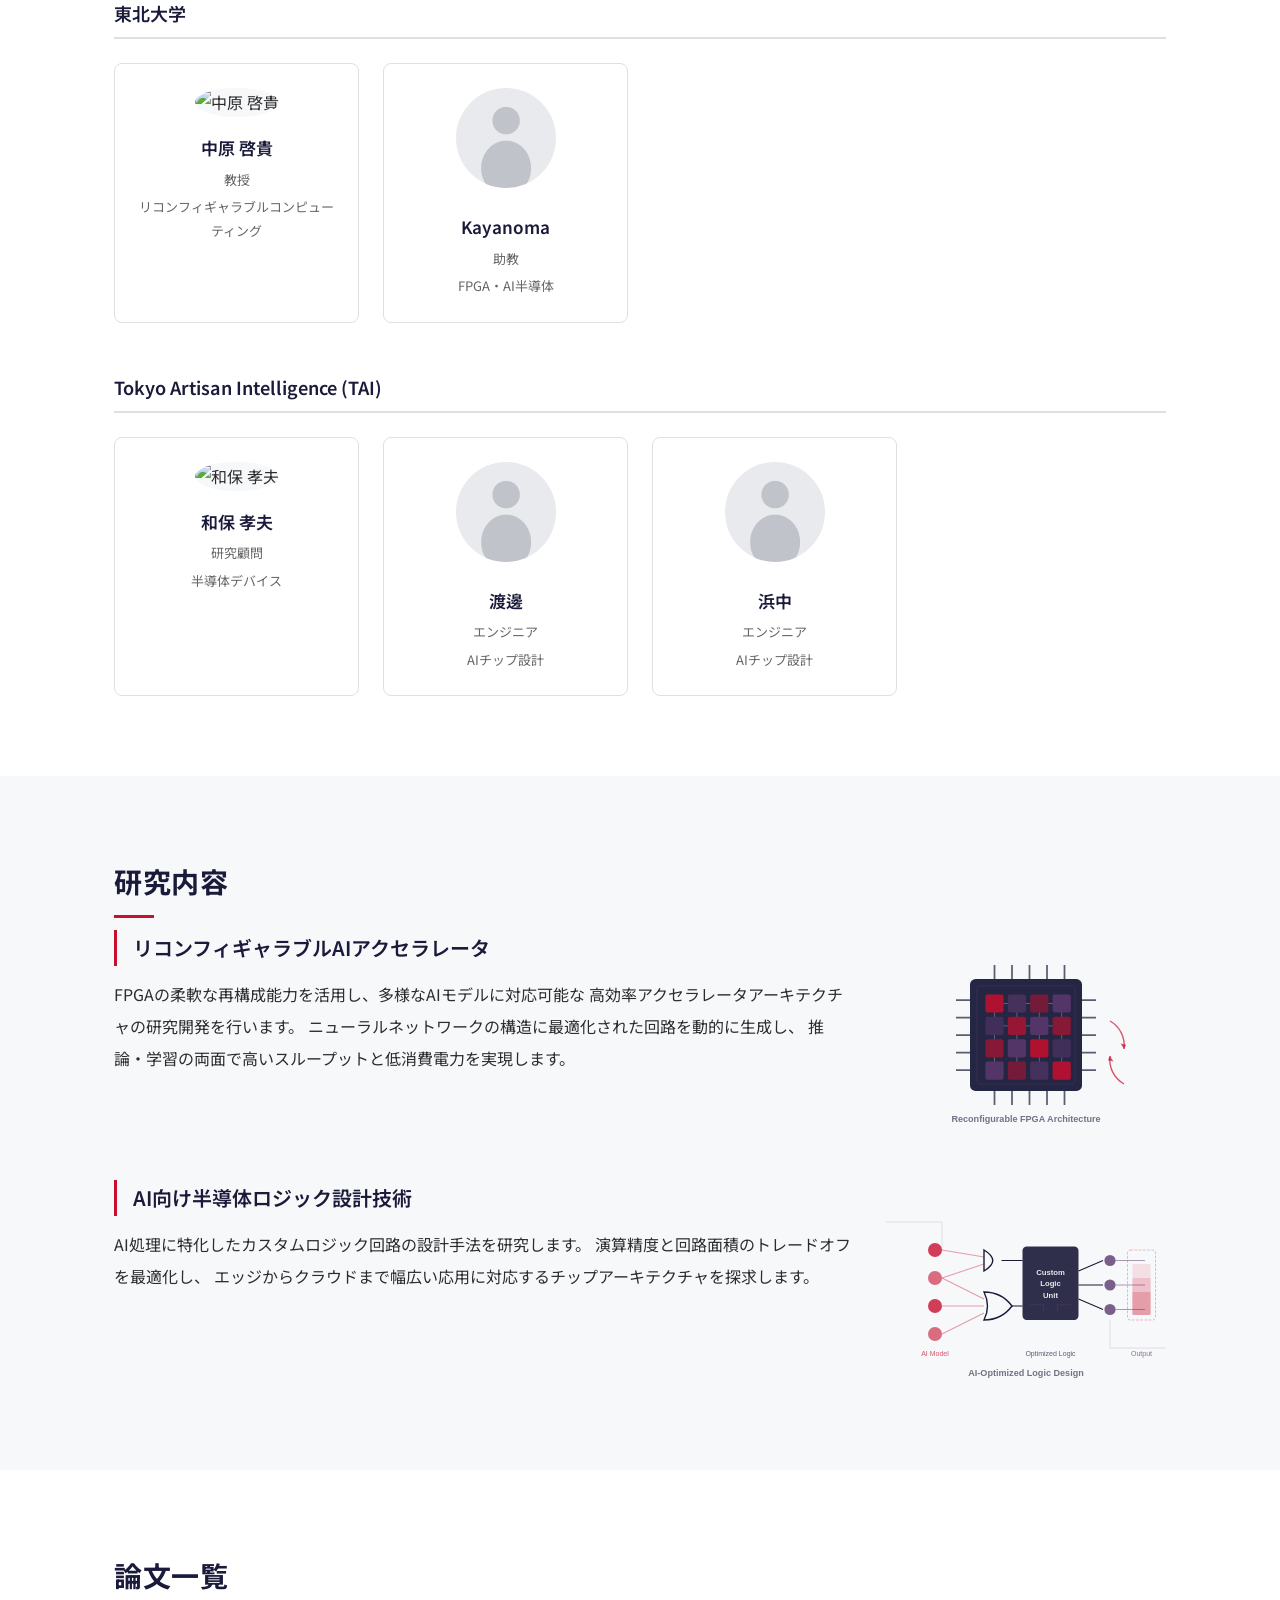
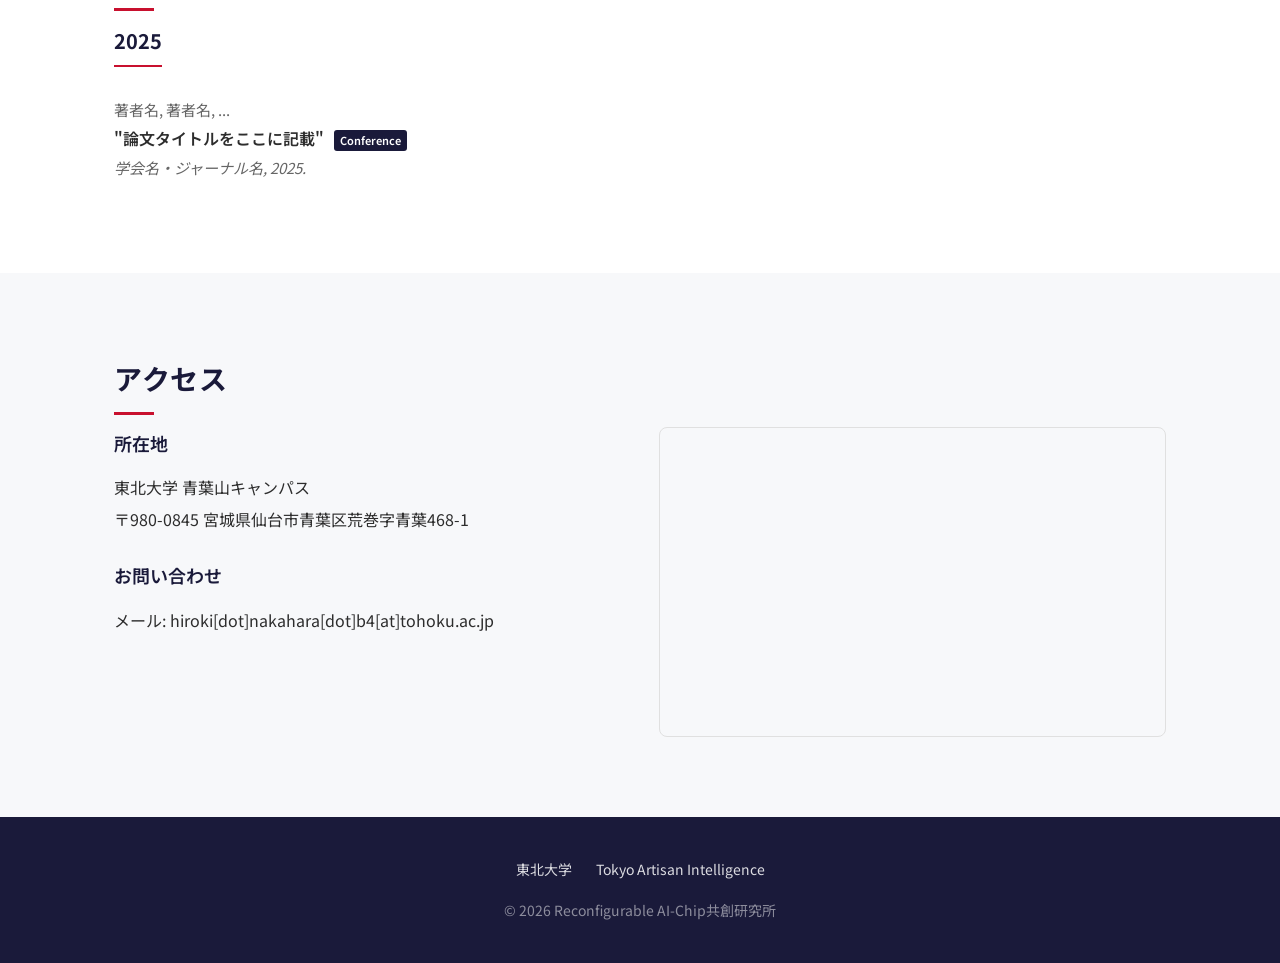
==== commit bff34e7b: "Update index.html" ====
--- a/index.html
+++ b/index.html
@@ -109,7 +109,7 @@
         <h3 class="members-group-title">東北大学</h3>
         <div class="members-grid">
           <div class="member-card">
-            <img src="images/members/dummy.png" alt="中原 啓貴" class="member-photo">
+            <img src="images/members/nakahara.png" alt="中原 啓貴" class="member-photo">
             <div class="member-name">中原 啓貴</div>
             <div class="member-role">教授</div>
             <div class="member-field">リコンフィギャラブルコンピューティング</div>
@@ -128,7 +128,7 @@
         <h3 class="members-group-title">Tokyo Artisan Intelligence (TAI)</h3>
         <div class="members-grid">
           <div class="member-card">
-            <img src="images/members/dummy.png" alt="和保 孝夫" class="member-photo">
+            <img src="images/members/waho.png" alt="和保 孝夫" class="member-photo">
             <div class="member-name">和保 孝夫</div>
             <div class="member-role">研究顧問</div>
             <div class="member-field">半導体デバイス</div>
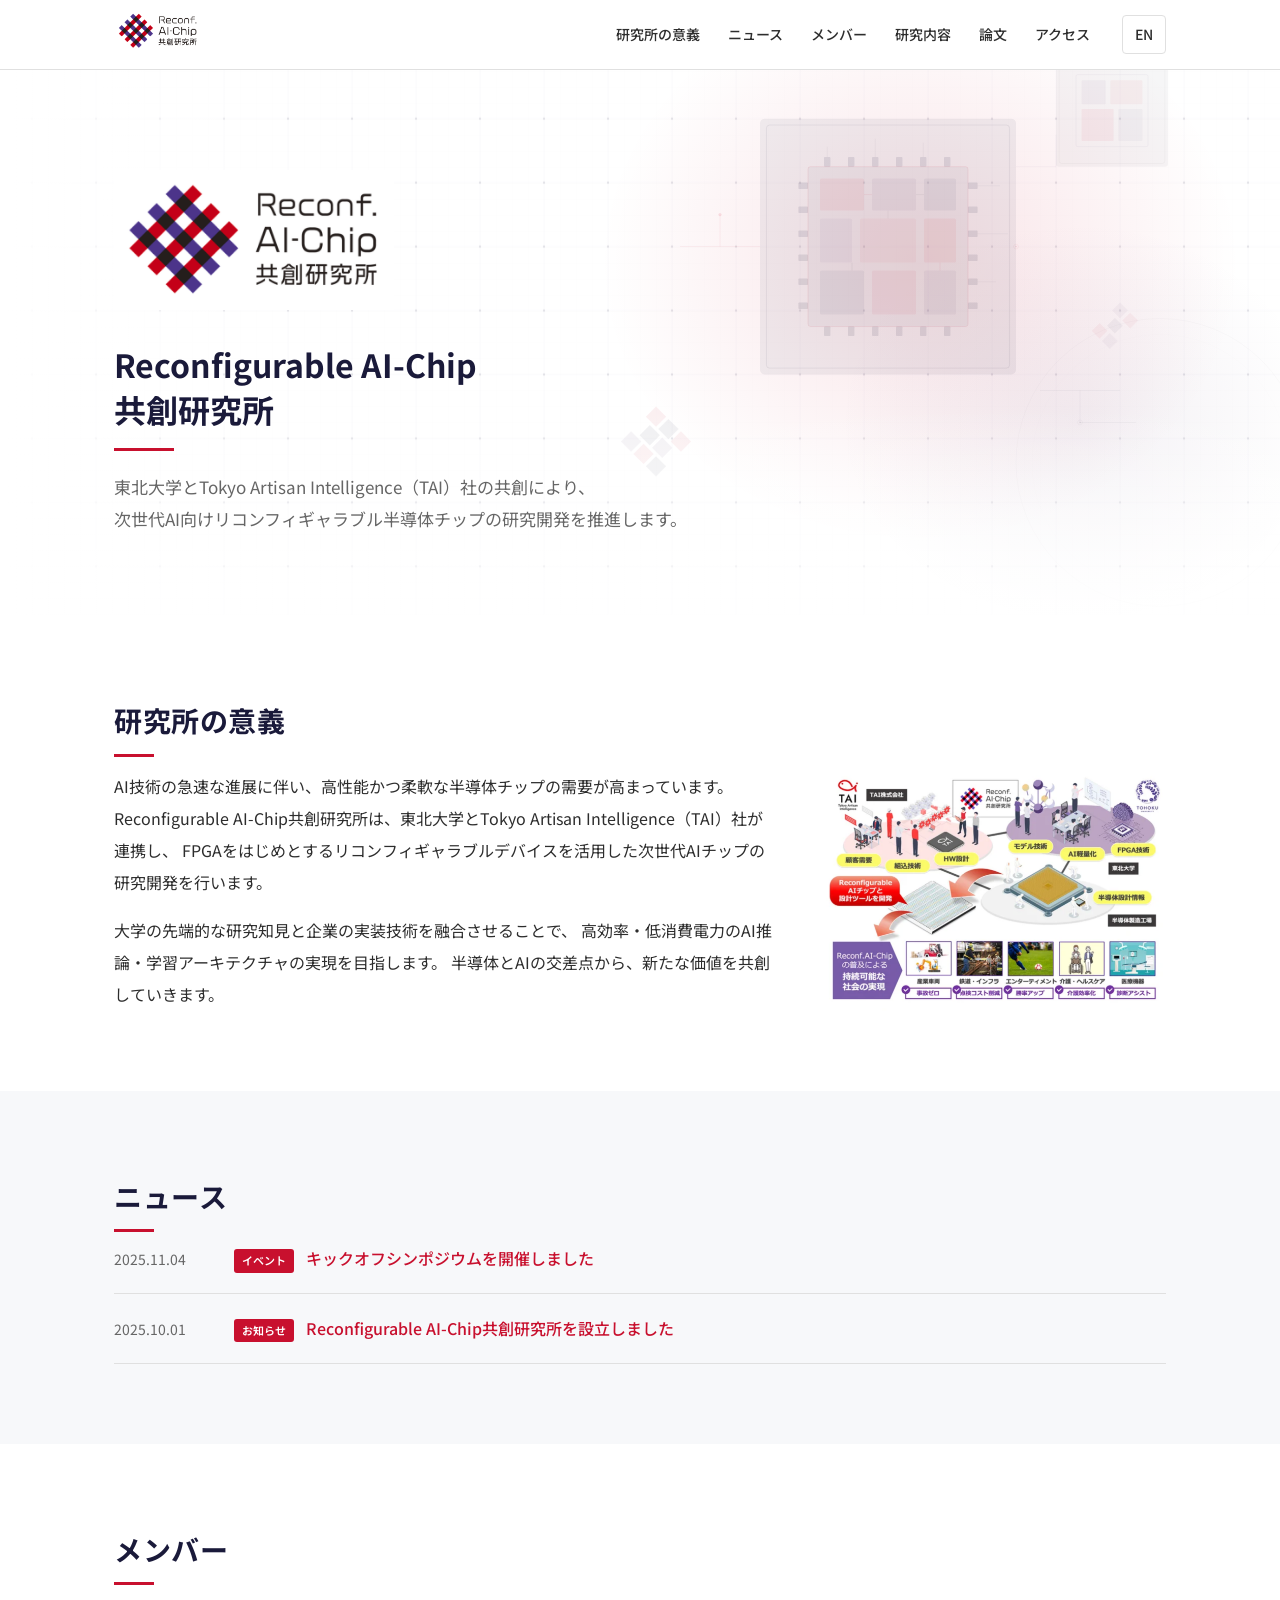
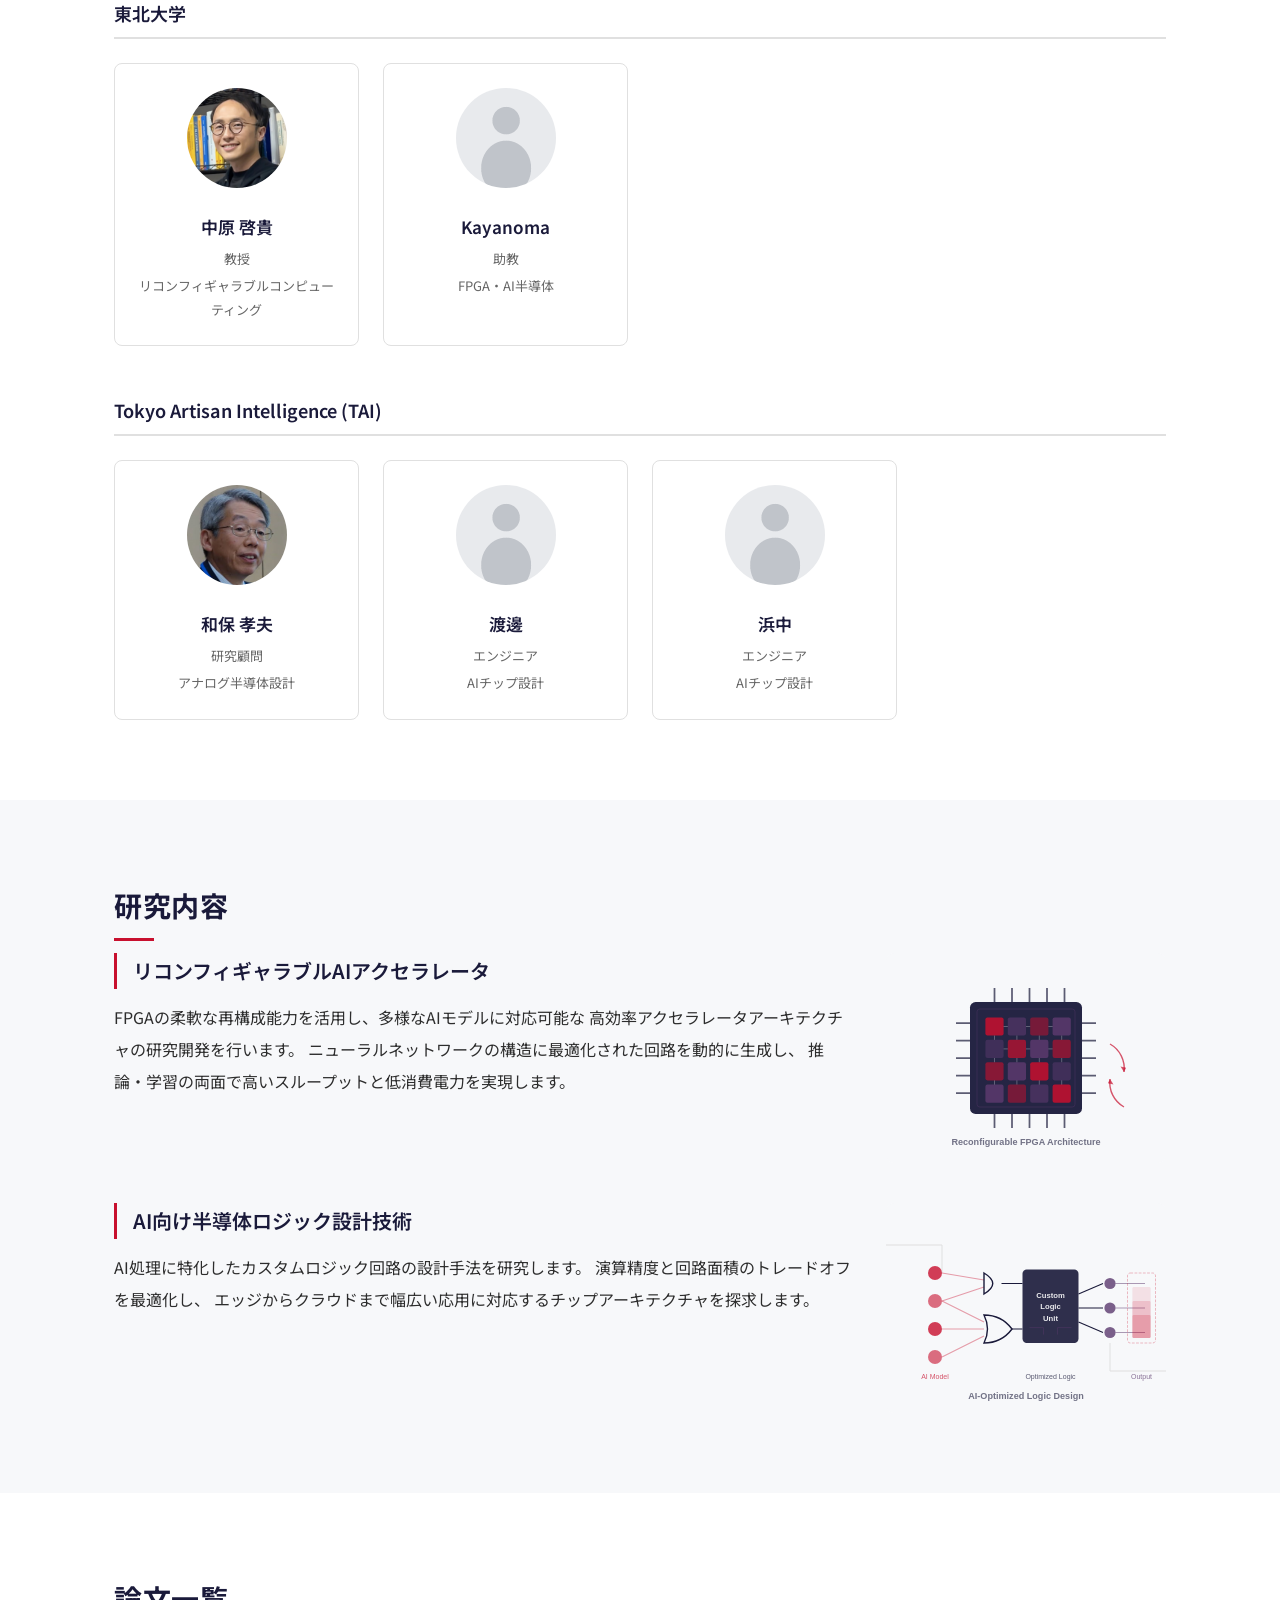
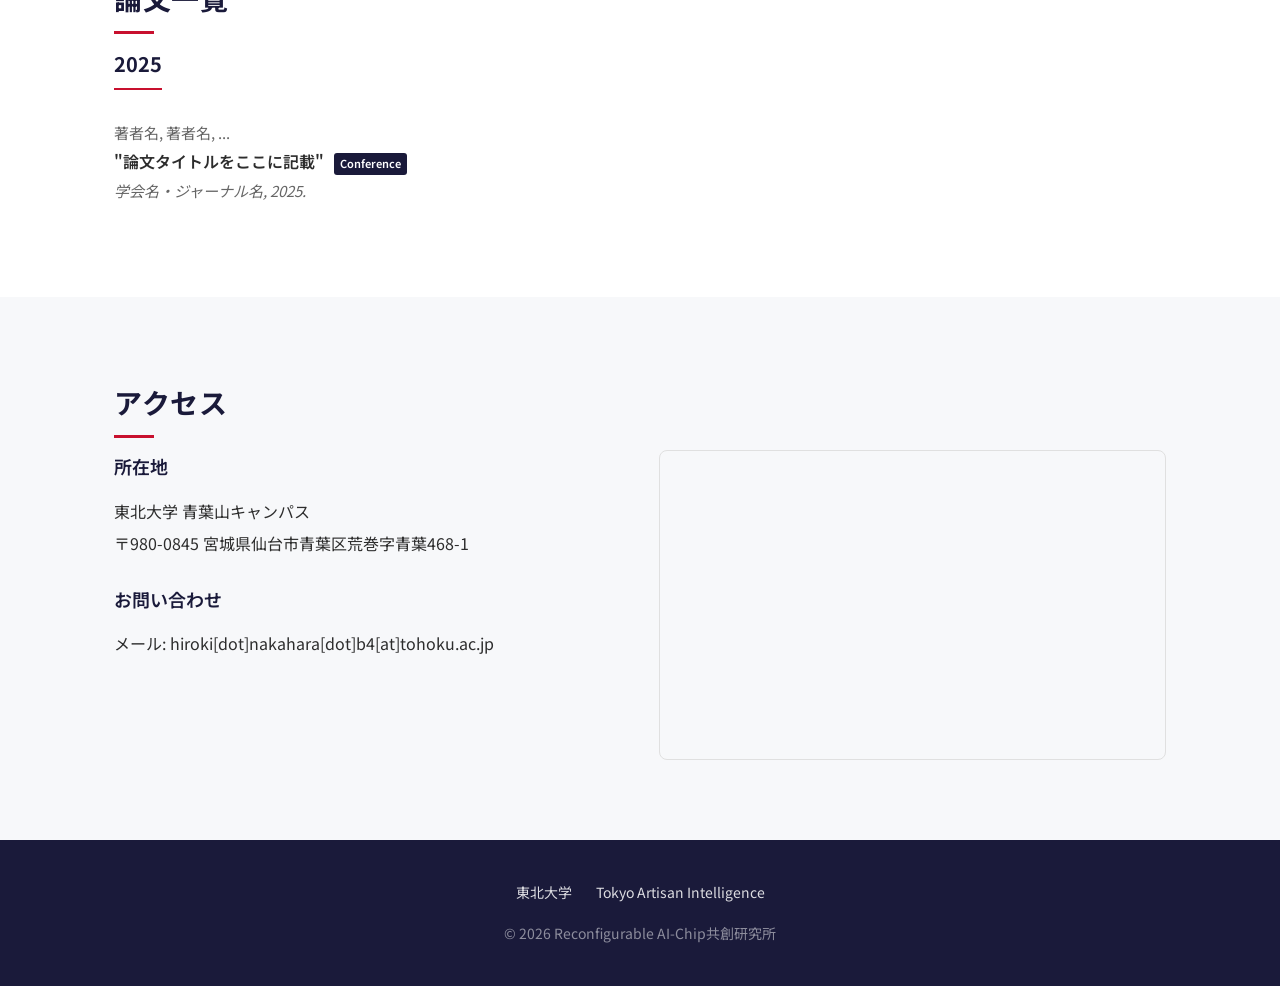
==== commit bddfa070: "Update index.html" ====
--- a/index.html
+++ b/index.html
@@ -131,7 +131,7 @@
             <img src="images/members/waho.png" alt="和保 孝夫" class="member-photo">
             <div class="member-name">和保 孝夫</div>
             <div class="member-role">研究顧問</div>
-            <div class="member-field">半導体デバイス</div>
+            <div class="member-field">アナログ半導体設計</div>
           </div>
           <div class="member-card">
             <img src="images/members/dummy.png" alt="渡邊" class="member-photo">
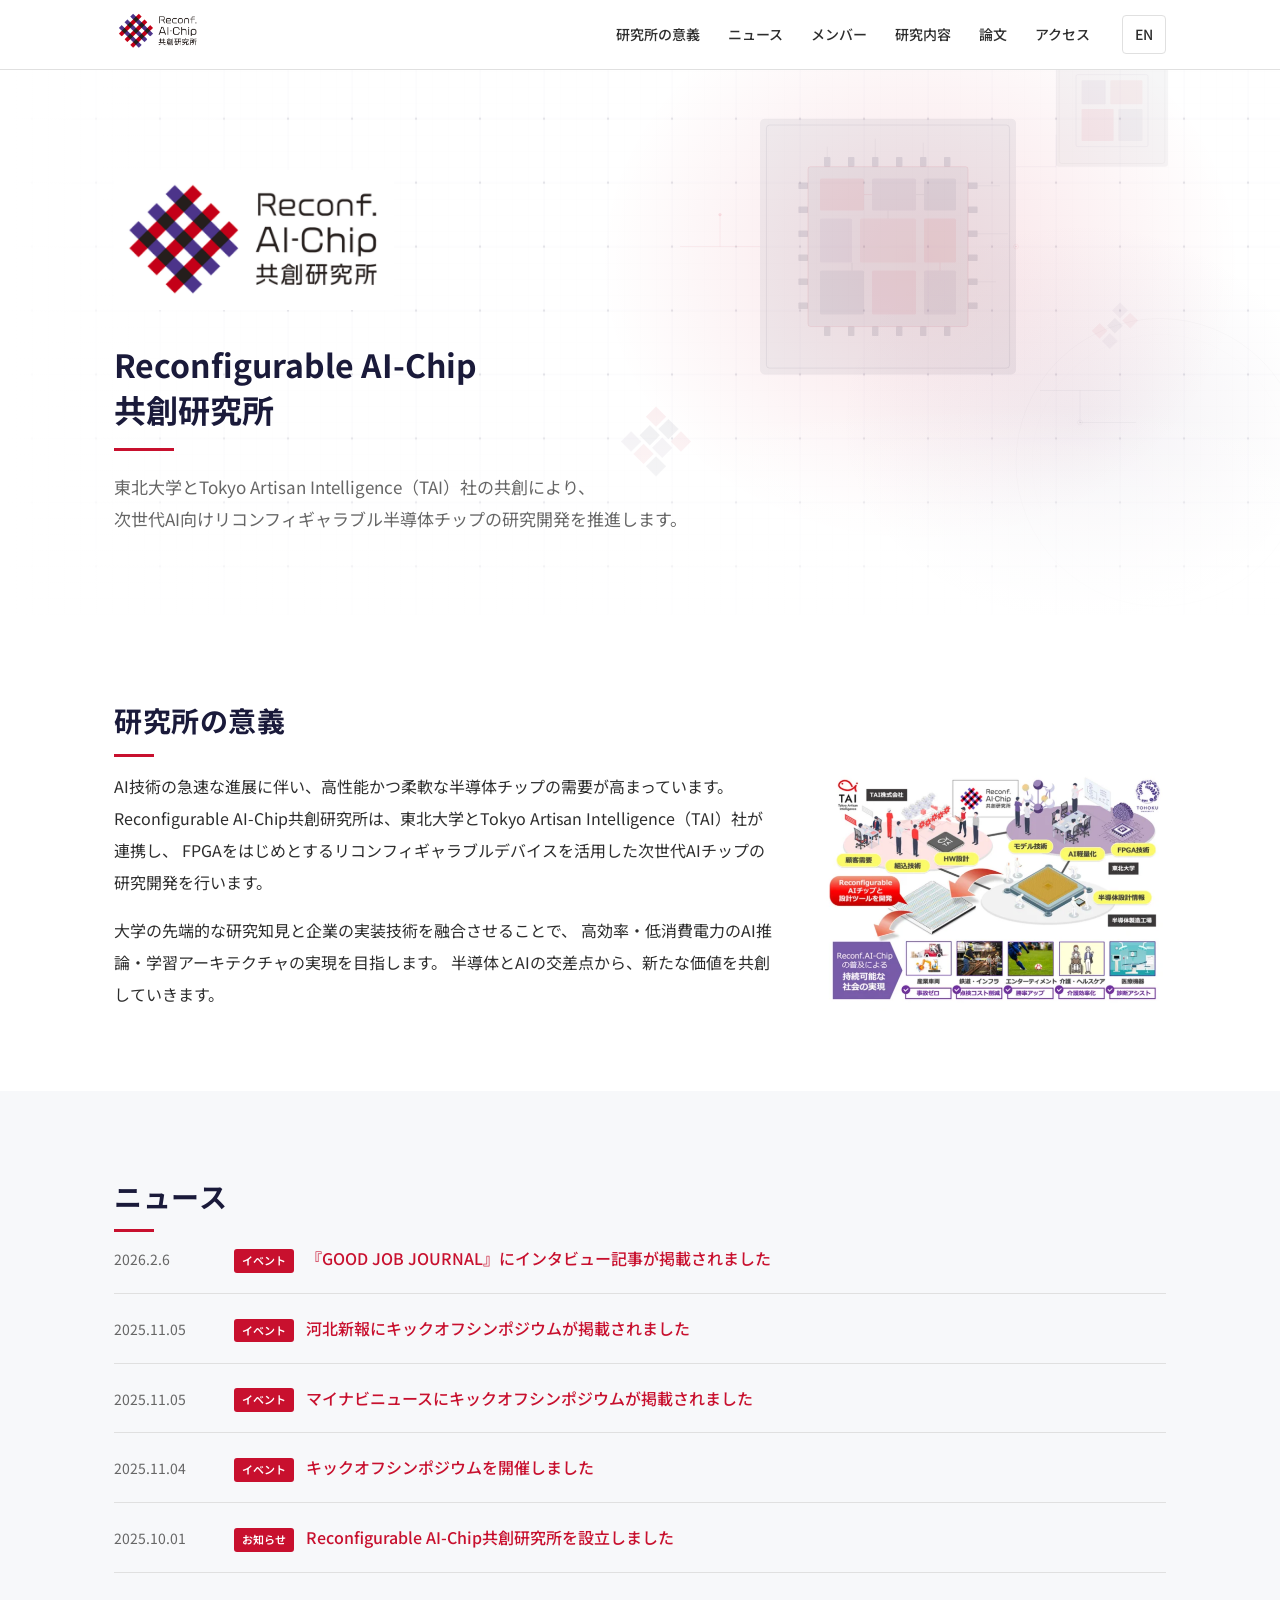
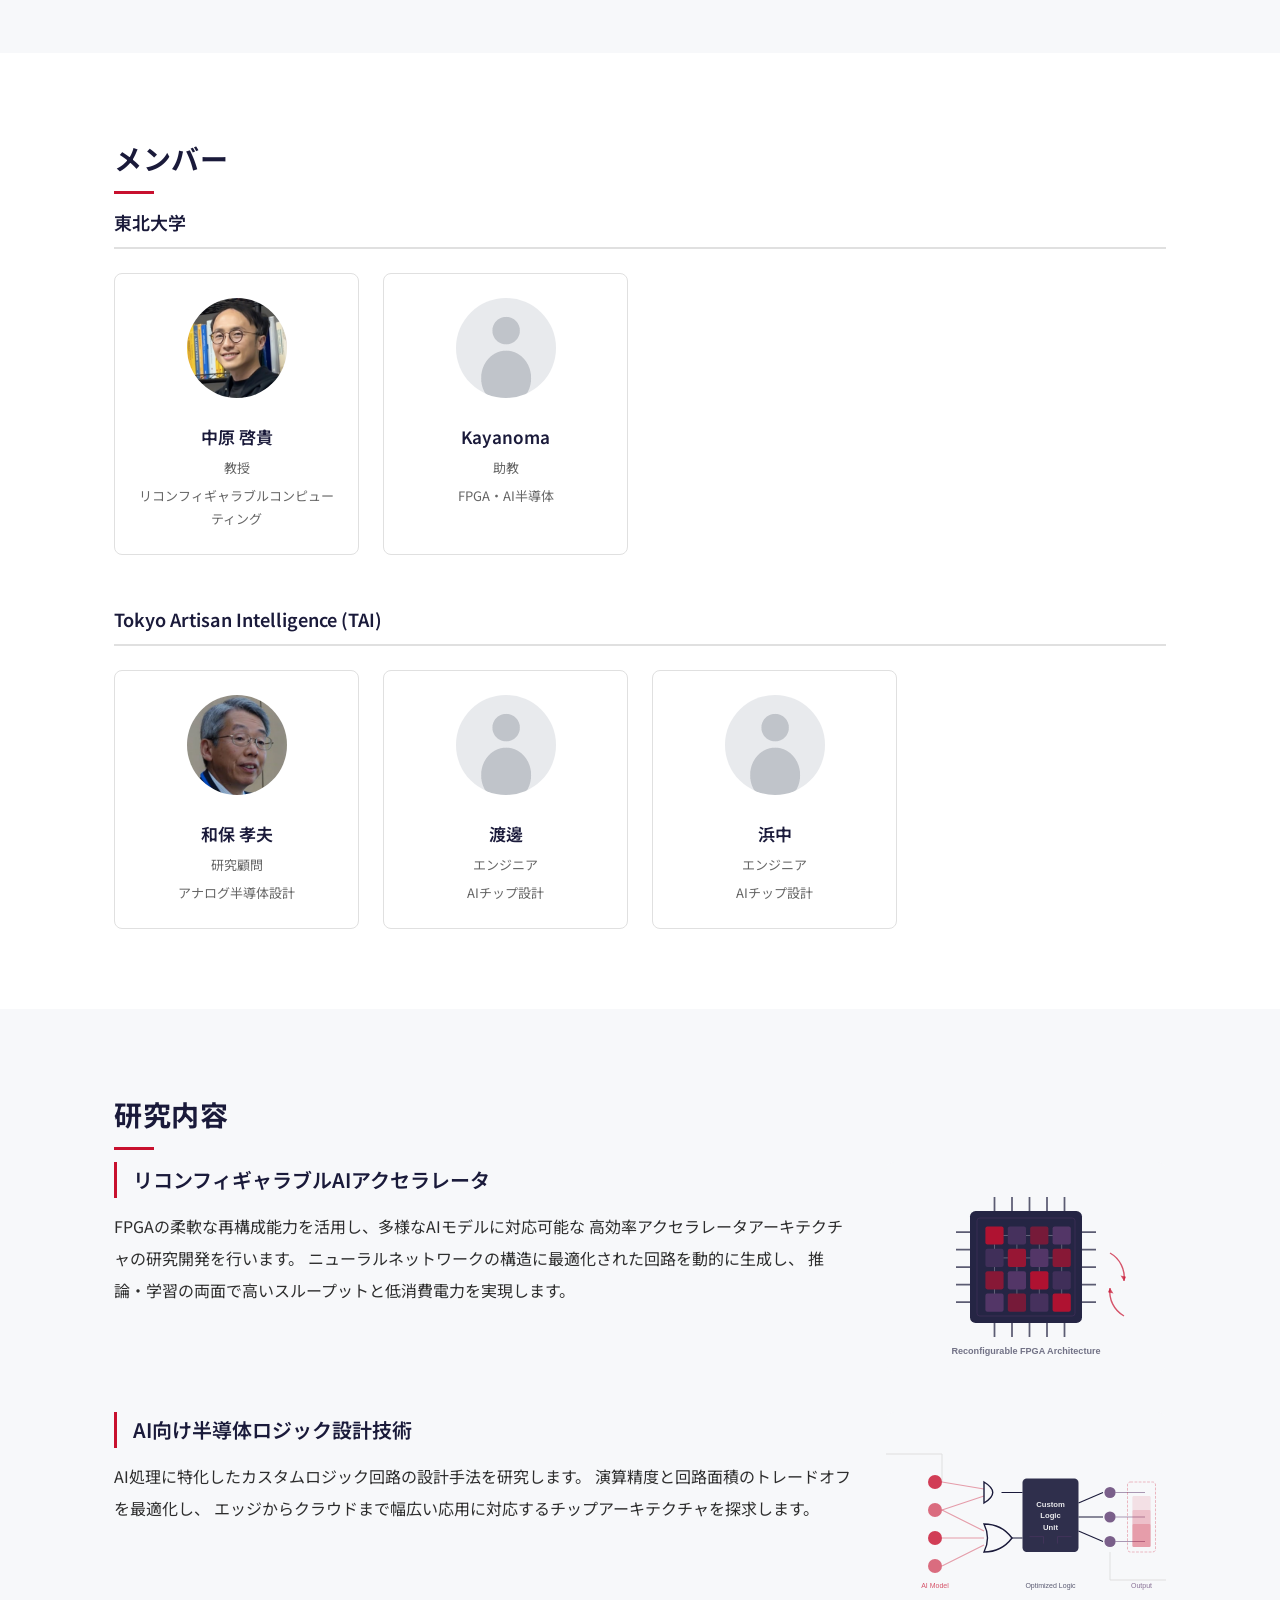
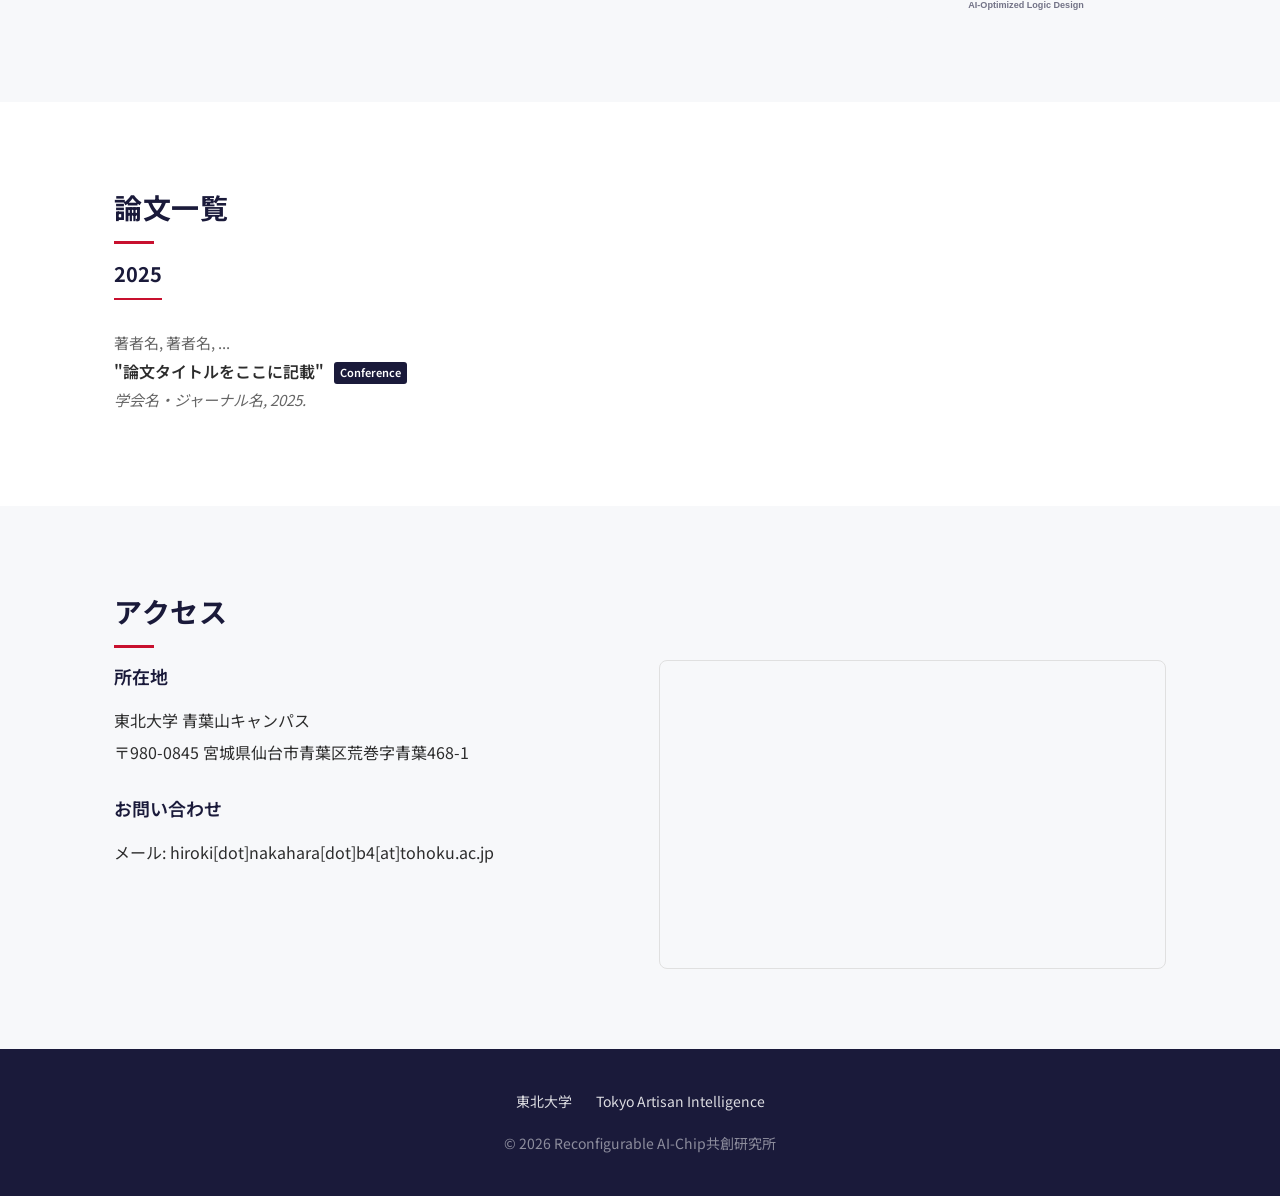
==== commit 85119ab8: "Update index.html" ====
--- a/index.html
+++ b/index.html
@@ -78,6 +78,32 @@
     <div class="container">
       <h2 class="section-title">ニュース</h2>
       <ul class="news-list">
+
+        <li class="news-item">
+          <span class="news-date">2026.2.6</span>
+          <span class="news-title">
+            <span class="news-tag">イベント</span>
+            <a href="https://goodjobjournal.com/archives/5310">『GOOD JOB JOURNAL』にインタビュー記事が掲載されました</a>
+          </span>
+        </li>
+
+        <li class="news-item">
+          <span class="news-date">2025.11.05</span>
+          <span class="news-title">
+            <span class="news-tag">イベント</span>
+            <a href="https://kahoku.news/articles/20251104khn000062.html">河北新報にキックオフシンポジウムが掲載されました</a>
+          </span>
+        </li>
+
+        <li class="news-item">
+          <span class="news-date">2025.11.05</span>
+          <span class="news-title">
+            <span class="news-tag">イベント</span>
+            <a href="https://news.mynavi.jp/techplus/article/20251105-3625896/">マイナビニュースにキックオフシンポジウムが掲載されました</a>
+          </span>
+        </li>
+
+        
         <li class="news-item">
           <span class="news-date">2025.11.04</span>
           <span class="news-title">
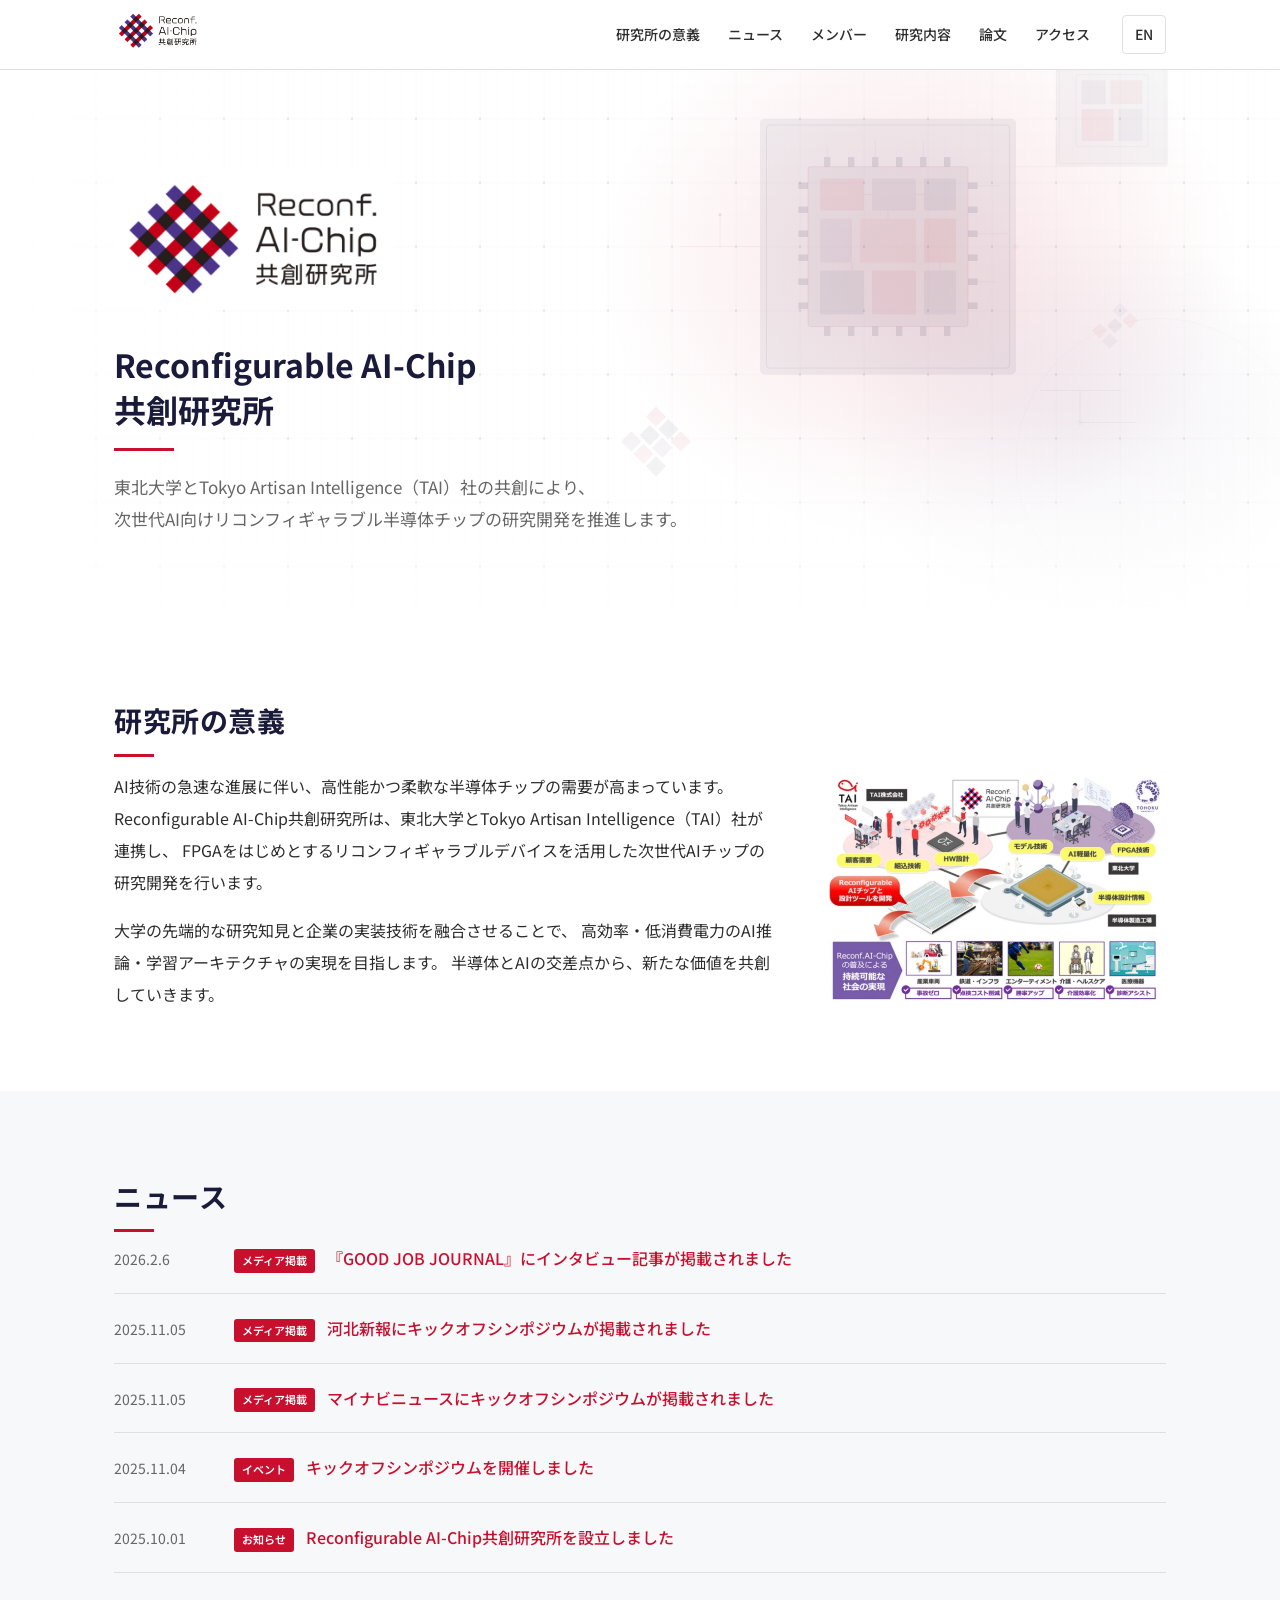
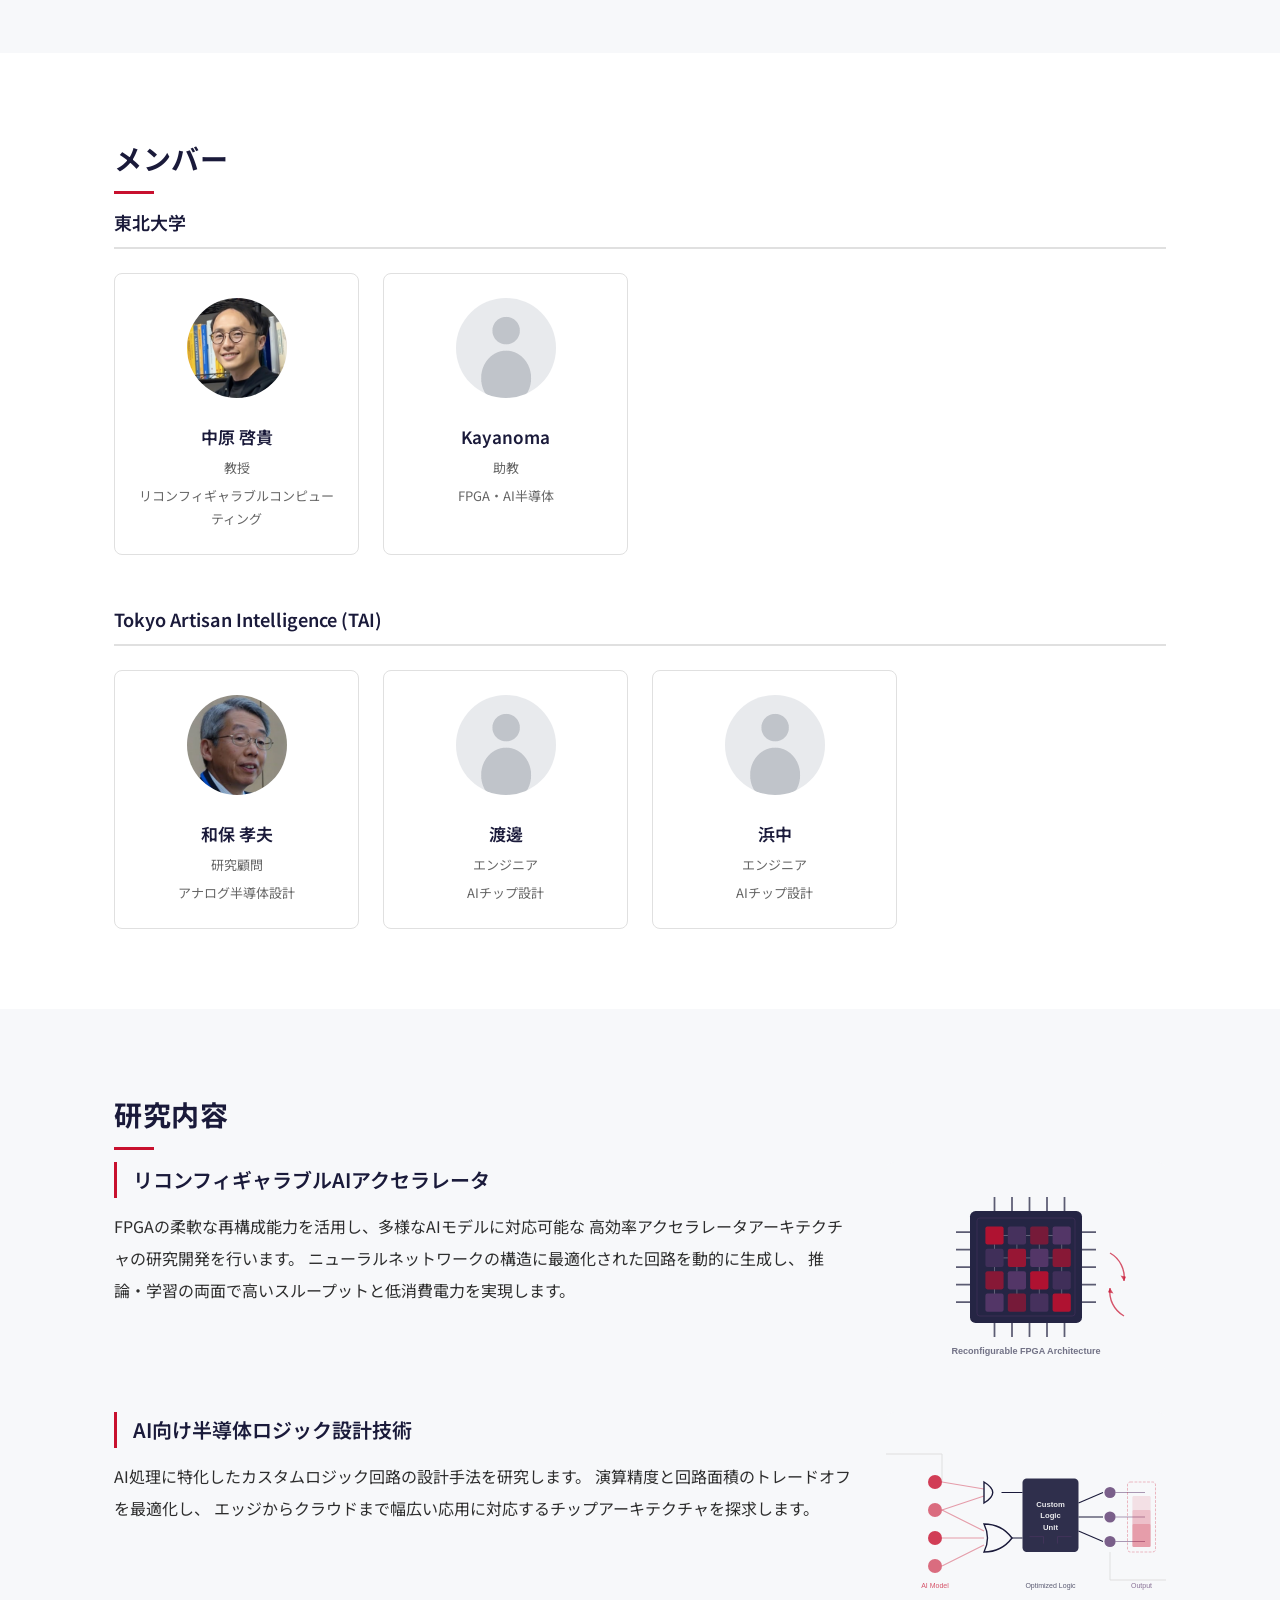
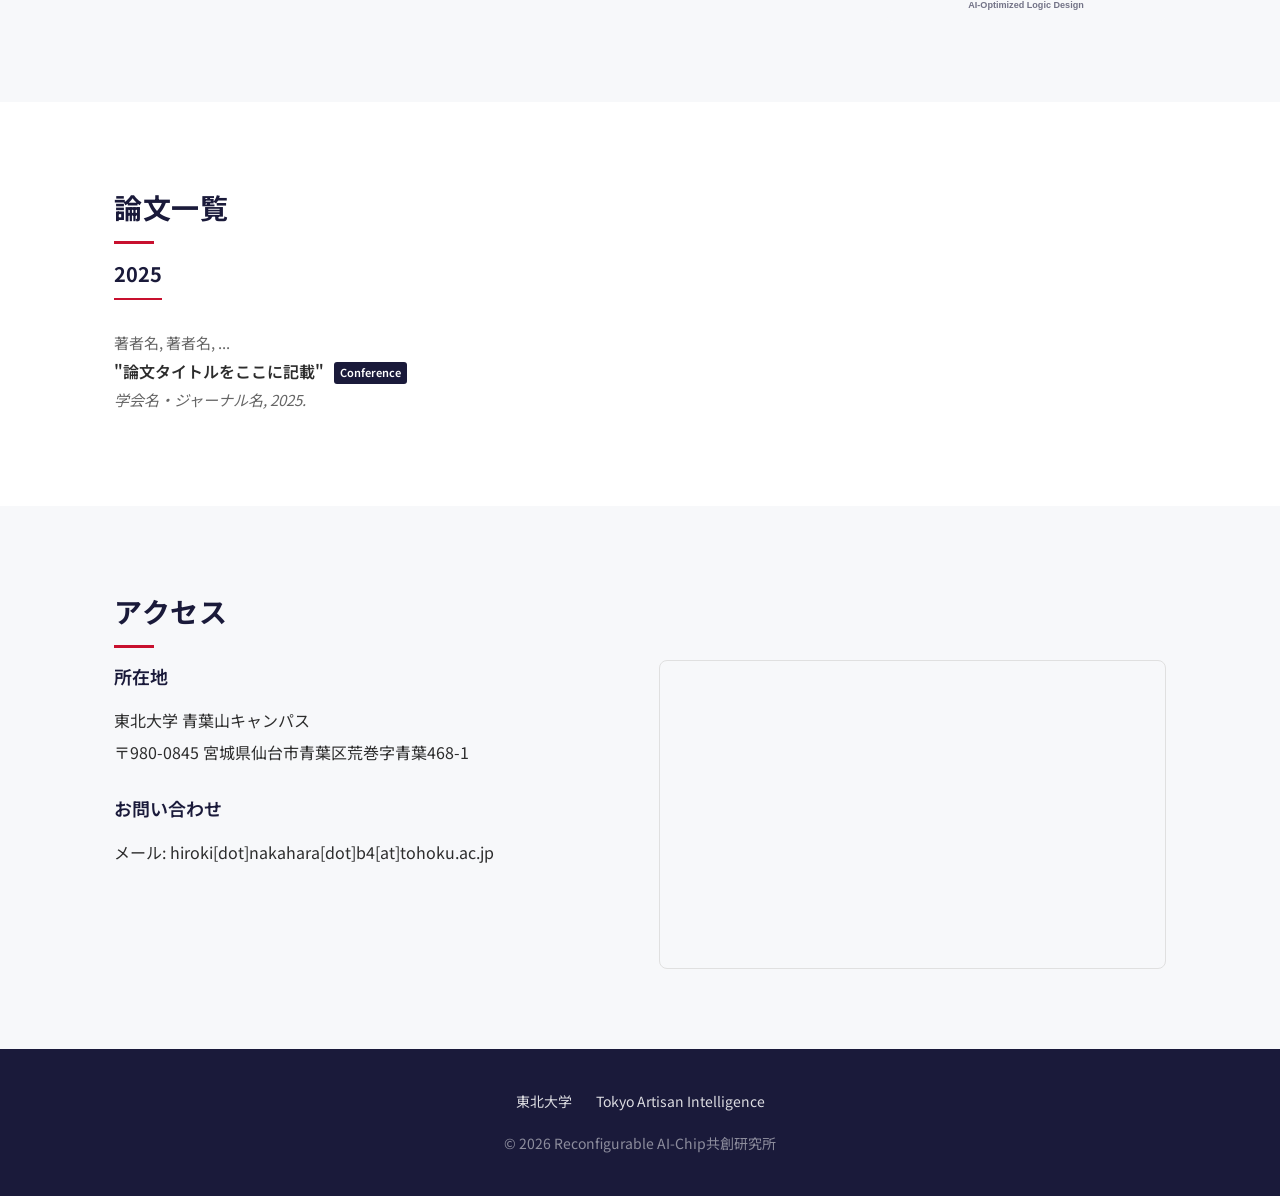
==== commit c685dbfa: "Update index.html" ====
--- a/index.html
+++ b/index.html
@@ -82,7 +82,7 @@
         <li class="news-item">
           <span class="news-date">2026.2.6</span>
           <span class="news-title">
-            <span class="news-tag">イベント</span>
+            <span class="news-tag">メディア掲載</span>
             <a href="https://goodjobjournal.com/archives/5310">『GOOD JOB JOURNAL』にインタビュー記事が掲載されました</a>
           </span>
         </li>
@@ -90,7 +90,7 @@
         <li class="news-item">
           <span class="news-date">2025.11.05</span>
           <span class="news-title">
-            <span class="news-tag">イベント</span>
+            <span class="news-tag">メディア掲載</span>
             <a href="https://kahoku.news/articles/20251104khn000062.html">河北新報にキックオフシンポジウムが掲載されました</a>
           </span>
         </li>
@@ -98,7 +98,7 @@
         <li class="news-item">
           <span class="news-date">2025.11.05</span>
           <span class="news-title">
-            <span class="news-tag">イベント</span>
+            <span class="news-tag">メディア掲載</span>
             <a href="https://news.mynavi.jp/techplus/article/20251105-3625896/">マイナビニュースにキックオフシンポジウムが掲載されました</a>
           </span>
         </li>
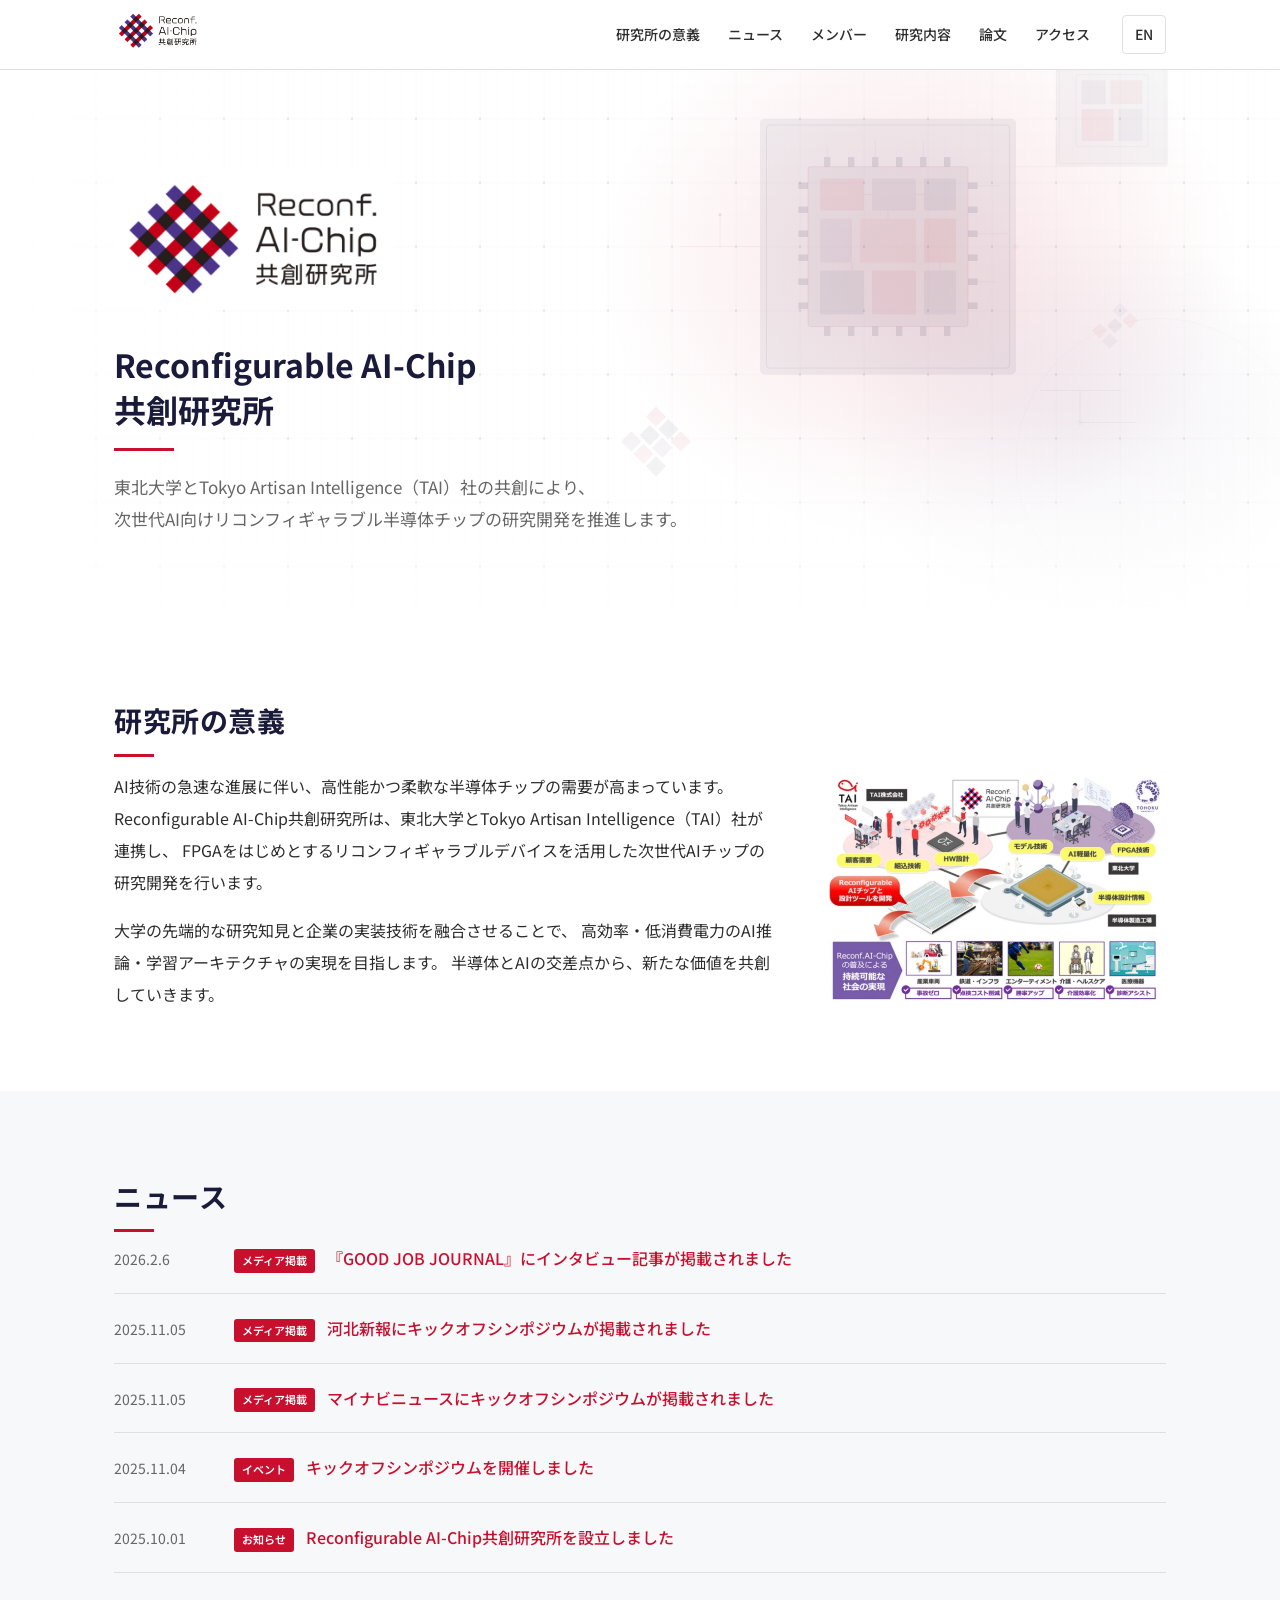
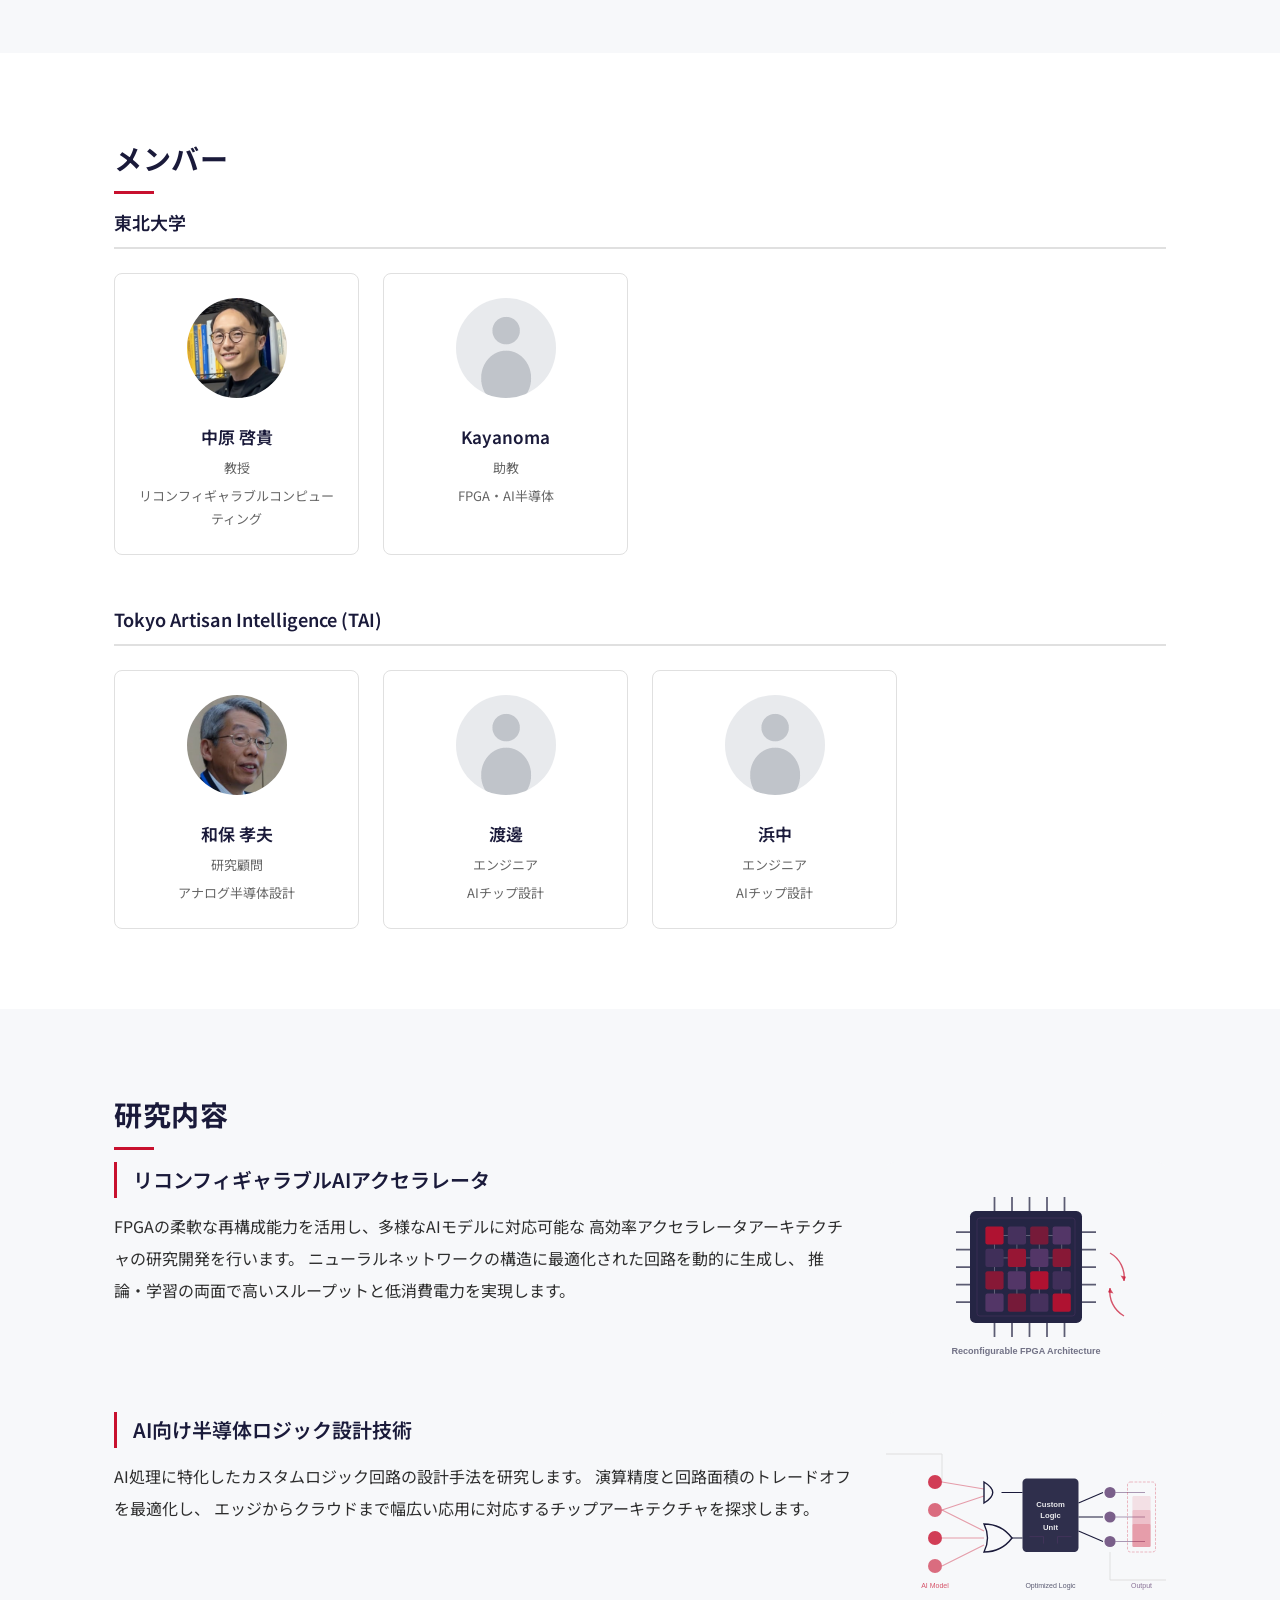
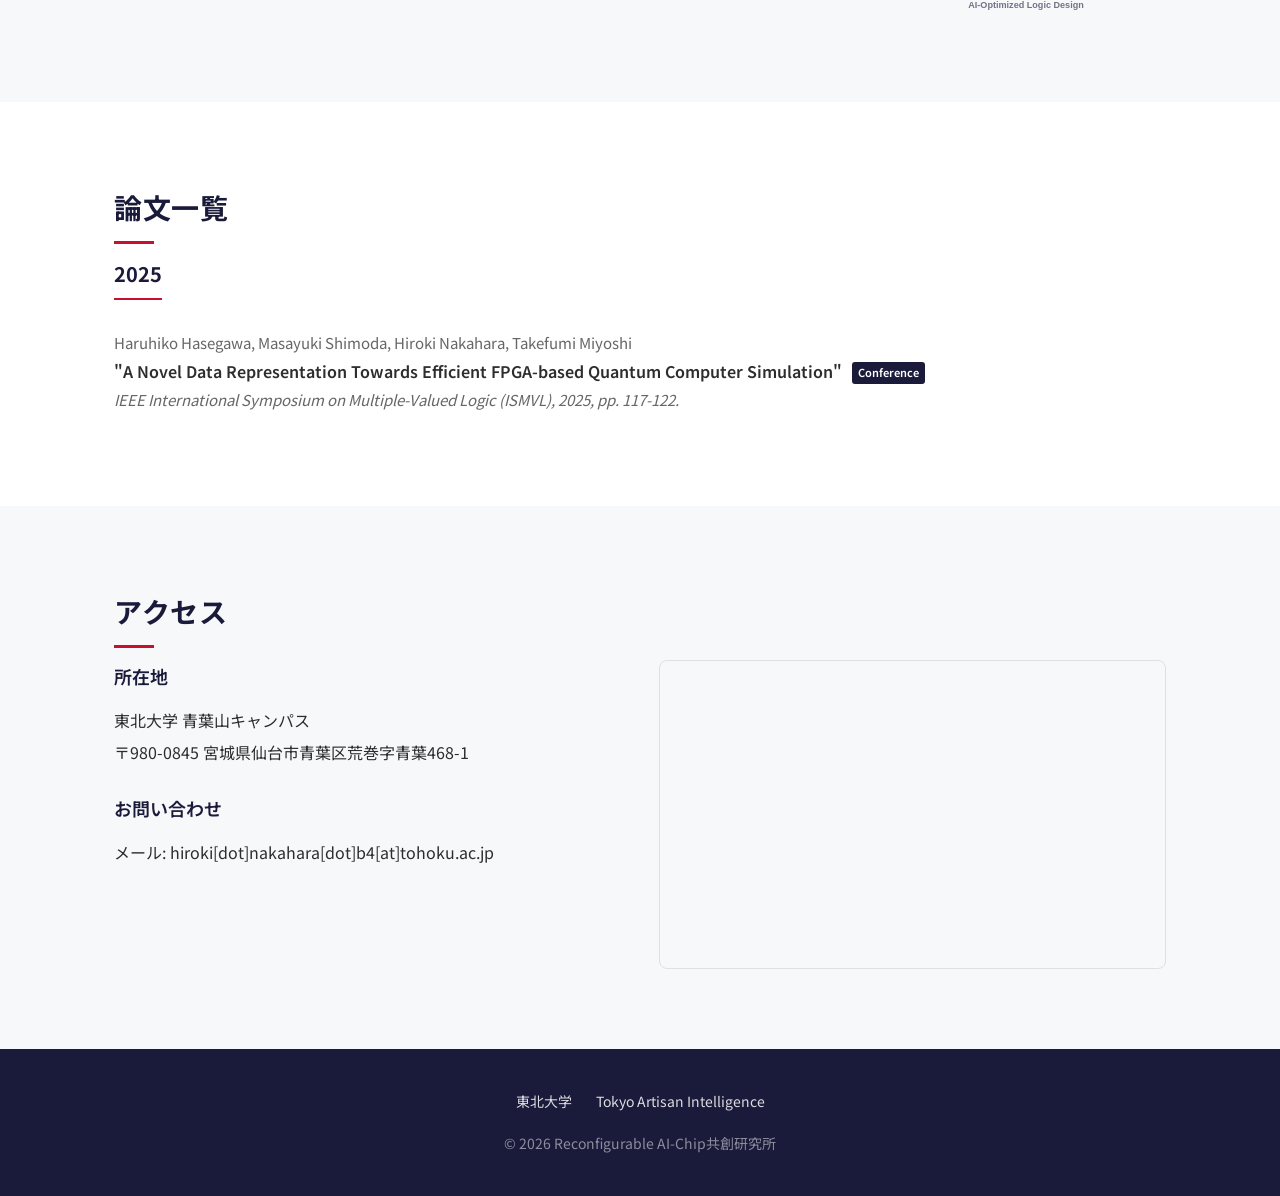
==== commit 766debb5: "Update index.html" ====
--- a/index.html
+++ b/index.html
@@ -218,10 +218,11 @@
         <div class="pub-year">2025</div>
         <ul class="pub-list">
           <li class="pub-item">
-            <span class="pub-authors">著者名, 著者名, ...</span><br>
-            <span class="pub-title">"論文タイトルをここに記載"</span>
+            <span class="pub-authors">Haruhiko Hasegawa, Masayuki Shimoda, Hiroki Nakahara, Takefumi Miyoshi</span><br>
+            <span class="pub-title">"A Novel Data Representation Towards Efficient FPGA-based Quantum Computer Simulation"</span>
             <span class="pub-tag">Conference</span><br>
-            <span class="pub-venue">学会名・ジャーナル名, 2025.</span>
+            <span class="pub-venue">IEEE International Symposium
+on Multiple-Valued Logic (ISMVL), 2025, pp. 117-122.</span>
             <!-- <a href="https://doi.org/..." class="pub-link">[DOI]</a> -->
           </li>
           <!-- 論文を追加する場合はここに <li class="pub-item"> を追加してください -->
